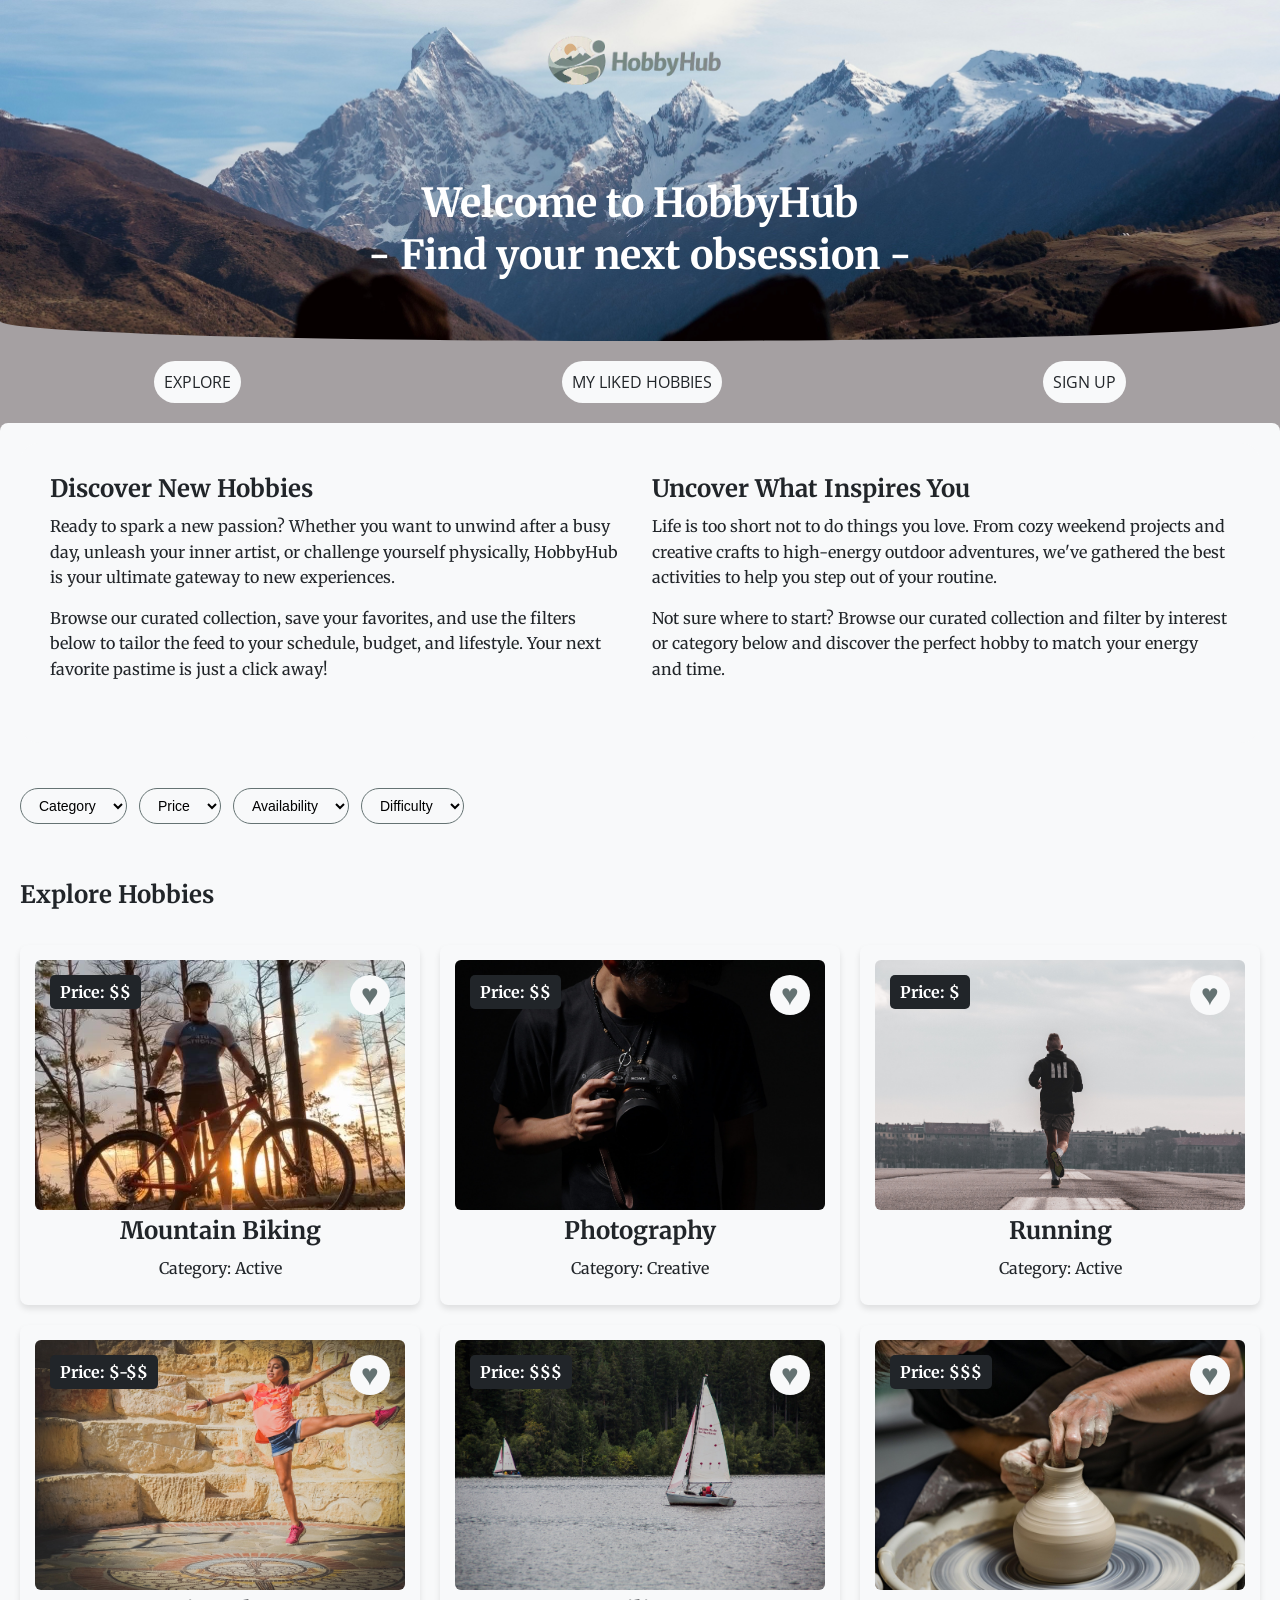
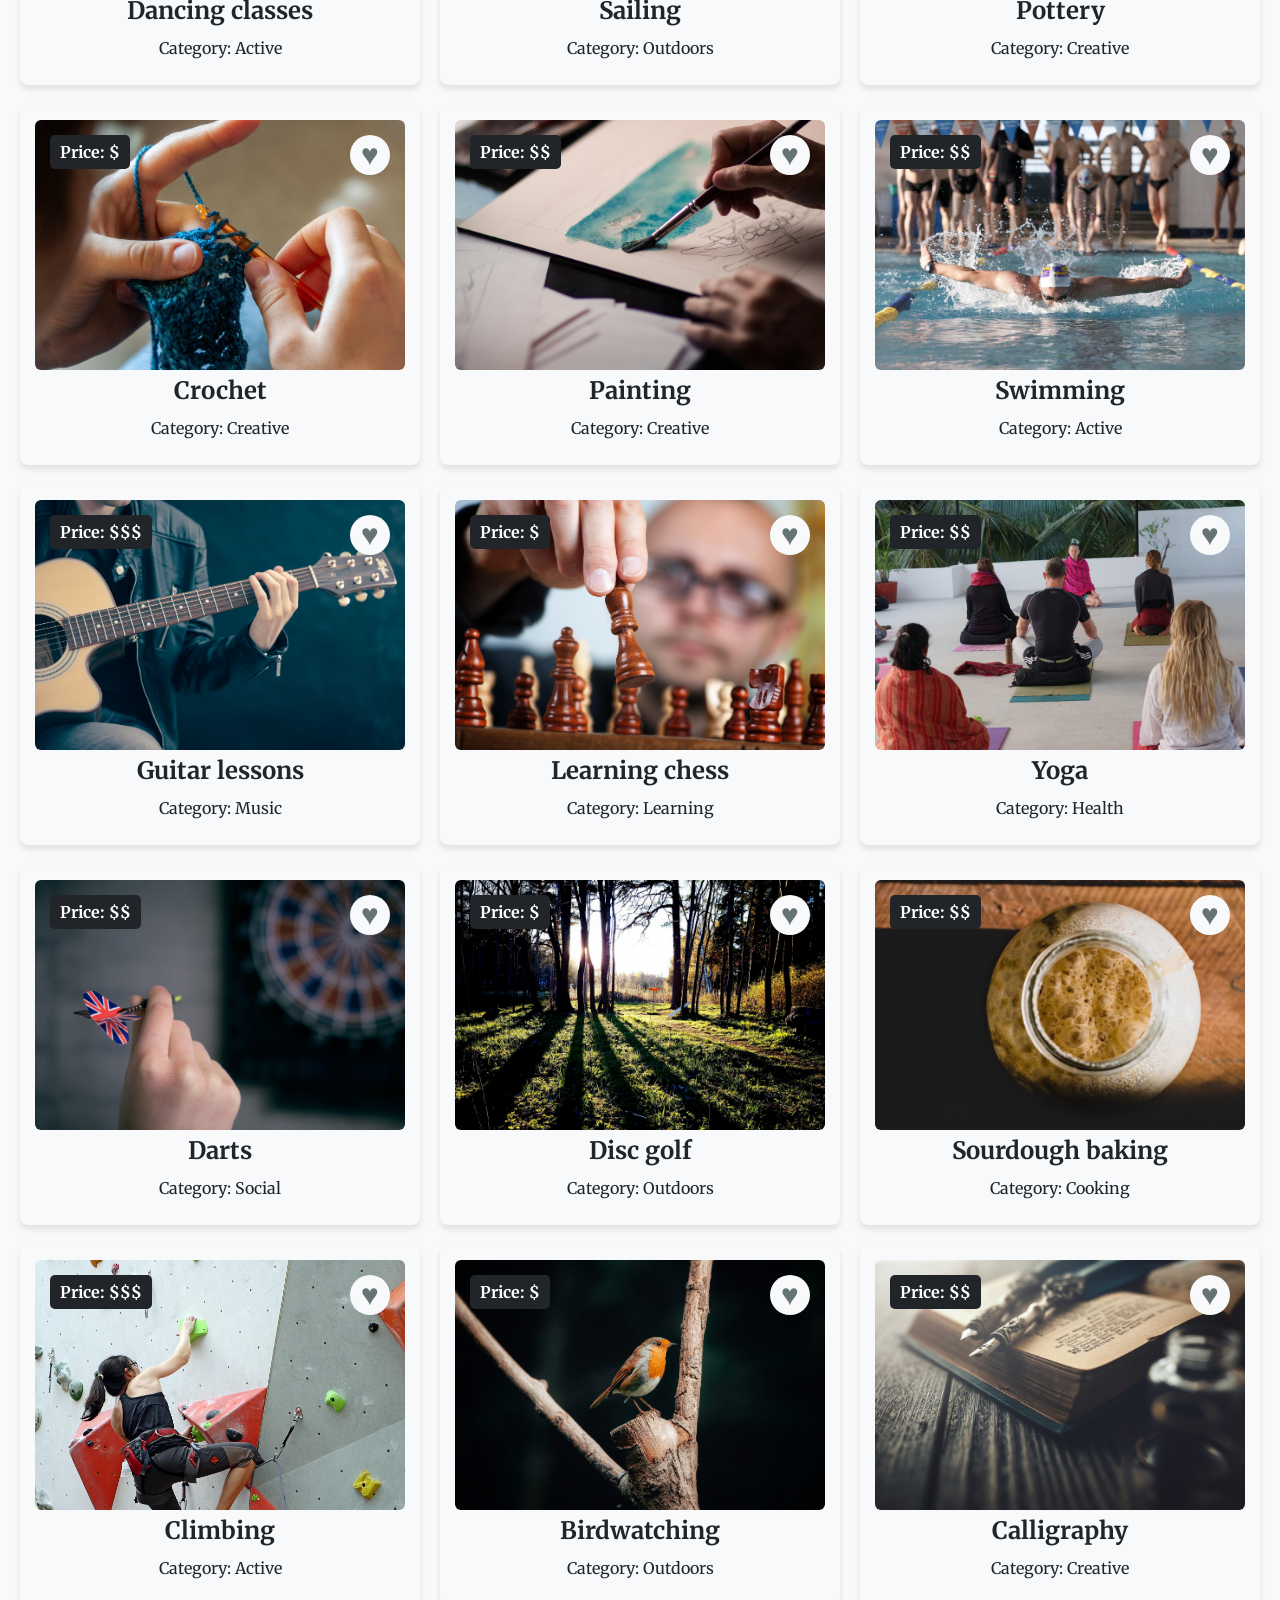
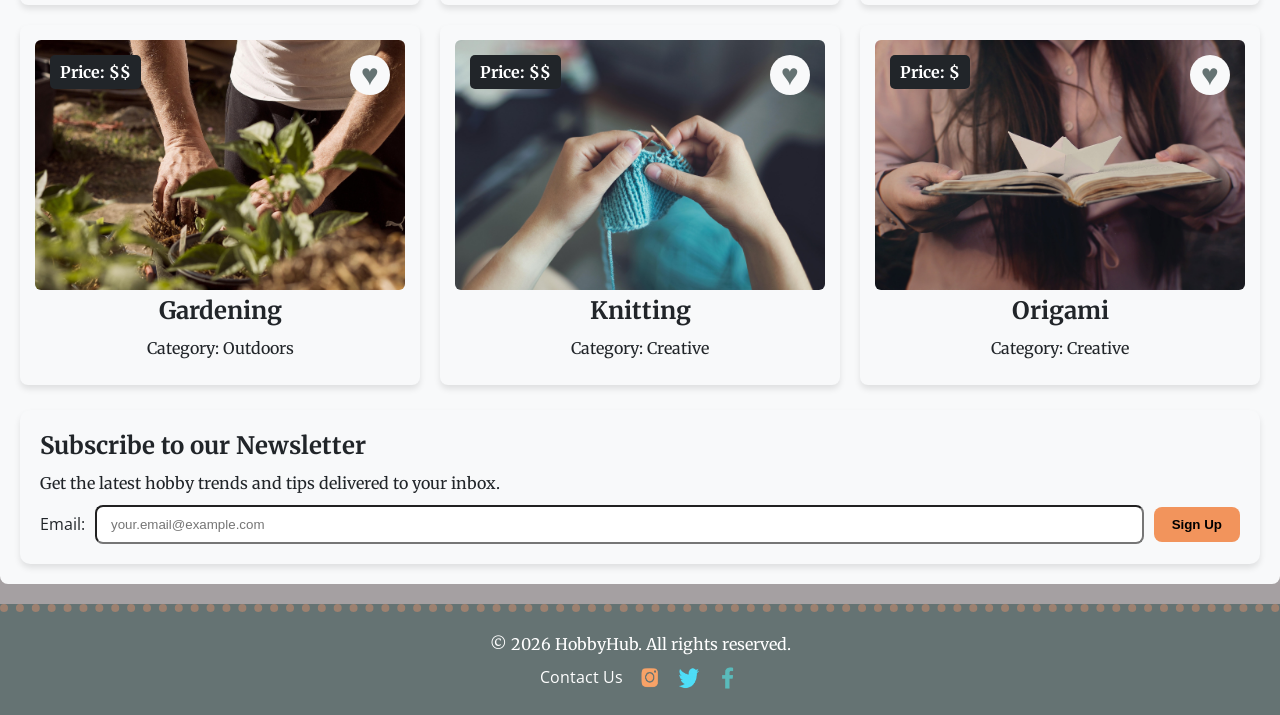
==== html/index.html @ 1c691873 "feat: add back-to-top button and move css-code to additional file" ====
<!doctype html>
<html lang="en">
  <head>
    <meta charset="UTF-8" />
    <title>HobbyHub - Find Your Next Obsession</title>
    <meta name="viewport" content="width=device-width, initial-scale=1.0" />
    <link rel="stylesheet" type="text/css" href="/css/style.css" />
    <link rel="stylesheet" type="text/css" href="/css/hobby-card.css" />
  </head>
  <body>
    <div class="grid-container">
      <!-- Header with logo and welcome message -->
      <header>
        <img id="logo" src="/img/logga2.png" alt="HobbyHub Logo" class="logo" />
        <h1>
          Welcome to HobbyHub <br />
          - Find your next obsession -
        </h1>
      </header>

      <!-- Navigation bar -->
      <nav class="main-nav">
        <a href="index.html">EXPLORE</a>
        <a href="liked-hobbies.html">MY LIKED HOBBIES</a>
        <a href="#signup">SIGN UP</a>
      </nav>

      <!-- Main content area -->
      <main>
        <section class="intro">
          <div class="intro-column">
            <h2>Discover New Hobbies</h2>
            <p>
              Ready to spark a new passion? Whether you want to unwind after a
              busy day, unleash your inner artist, or challenge yourself
              physically, HobbyHub is your ultimate gateway to new experiences.
            </p>
            <p>
              Browse our curated collection, save your favorites, and use the
              filters below to tailor the feed to your schedule, budget, and
              lifestyle. Your next favorite pastime is just a click away!
            </p>
          </div>

          <div class="intro-column">
            <h2>Uncover What Inspires You</h2>
            <p>
              Life is too short not to do things you love. From cozy weekend
              projects and creative crafts to high-energy outdoor adventures,
              we've gathered the best activities to help you step out of your
              routine.
            </p>
            <p>
              Not sure where to start? Browse our curated collection and filter
              by interest or category below and discover the perfect hobby to
              match your energy and time.
            </p>
          </div>
        </section>

        <!-- Filter / Sortering -->
        <div class="filters" aria-label="Filter hobbies">
          <select id="filter-category" name="category">
            <option value="">Category</option>
          </select>

          <select id="filter-price" name="price">
            <option value="">Price</option>
          </select>

          <select id="filter-availability" name="availability">
            <option value="">Availability</option>
          </select>

          <select id="filter-difficulty" name="difficulty">
            <option value="">Difficulty</option>
          </select>
        </div>

        <div>
          <h2>Explore Hobbies</h2>
        </div>
        <section class="hobby-section" id="hobby-section">
          <!-- managed with grid in CSS -->
        </section>

        <section class="newsletter" id="signup">
          <h2>Subscribe to our Newsletter</h2>
          <p>Get the latest hobby trends and tips delivered to your inbox.</p>
          <form id="newsletter-form">
            <!--lable? med id()for="email"-->
            <label for="email">Email:</label>
            <input
              type="email"
              id="email"
              placeholder="your.email@example.com"
              required
            />
            <!--input eller button?-->
            <button id="newsletter-button" type="submit" value="Sign Up">
              Sign Up
            </button>
          </form>
        </section>
      </main>

      <!-- Footer content, logos for instagram, twitter, facebook -->
      <footer>
        <p>&copy; 2026 HobbyHub. All rights reserved.</p>
        <div class="social-media">
          <!-- Social media icons would be linked to their respective platforms -->
          <!-- add mailto link  "contact us"-->
          <a href="mailto:info@hobbyhub.com">Contact Us</a>
          <a href="#"><img src="/img/insta.png" alt="Instagram" /></a>
          <a href="#"><img src="/img/twitter.png" alt="Twitter" /></a>
          <a href="#"><img src="/img/fb.png" alt="Facebook" /></a>
        </div>
      </footer>
    </div>
    <button
      id="backToTopBtn"
      class="back-to-top"
      aria-label="Back to top"
    >
      ↑
    </button>
    <script src="/script.js"></script>
  </body>
</html>
---- css/style.css ----
@import url("https://fonts.googleapis.com/css?family=Merriweather|Open+Sans&display=swap");
/* Define CSS variables for consistent theming of colors */
:root {
  --cyan: #5df2f3;
  --orange: #f2945c;
  --teal: #70b3b3;
  --taupe: #9d8170;
  --dark-slate: #657373;
  --bg-light: #f8f9fa;
  --bg-medium: #a5a0a2;

  --bg-dark: #343a40;
  --text-dark: #212529;
  --text-light: #ffffff;
}


/* Mobile first, base styles */
body {
  background-color: var(--bg-medium);
  color: var(--text-dark);
  margin: 0;
  font-family: "Open Sans", sans-serif; /*If font is available, otherwise use sans-serif */
}

h1, h2, h3, p {
  font-family: "Merriweather", serif; /* All selected text elements use this font */
  margin: 0 0 10px 0;
}

h1 {
  font-size: 40px;
  line-height: 130%;
  color: var(--text-light);
}

p {
  font-size: 16px;
  line-height: 1.5;
}

.empty-message {
  text-align: center;
  padding: 20px;
  background-color: var(--bg-light);
  border-radius: 10px;
  box-shadow: 0 4px 6px rgba(0, 0, 0, 0.1);
  margin: 20px 0;
  text-align: center;
}

.empty-message a {
  color: var(--orange);
  text-decoration: none;
  font-weight: bold;
}

.empty-message a:hover {
  text-decoration: underline;
}


/* Grid layout for the entire page */
.grid-container {
  display: grid;
  grid-template-columns: 1fr;
  /*grid-template-rows: auto auto auto 5px;  Define the rows for header, navigation, main content, and footer. 
  Auto = adjust size after the content  */
  grid-template-areas:
    "header"
    "navigation"
    "main-content"
    "footer";
  grid-gap: 20px;
  max-width: auto;
  margin: 0 auto;
}

header {
  grid-area: header;
  text-align: center;
  background-image: url("/img/mountains.jpg");
  background-size: cover;
  
  padding: 30px 20px 50px 20px;
  border-bottom-left-radius: 50% 20px;
  border-bottom-right-radius: 50% 20px;
}

#logo {
max-width: 100%;
  width: 320px;
  height: auto;
}

/* Navigation bar */
.main-nav {
  grid-area: navigation;
  display: flex;
  flex-direction: column; /* Menu for mobile */
  gap: 12px;
  justify-content: center;
  align-items: center;
}

.main-nav a {
  padding: 10px;
  text-align: center;
  text-decoration: none;
  text-transform: uppercase;
  color: var(--text-dark);
  border-radius: 25px;
  background-color: var(--bg-light);
}
.main-nav a:hover {
  text-decoration: underline;
  transform: scale(1.05);
}

/* Main content area */
main {
  grid-area: main-content;
  display: flex;
  flex-direction: column;
  grid-gap: 25px;
  background-color: var(--bg-light);
  padding: 20px;
  border-radius: 8px;
}

.intro {
  display: flex;
  flex-direction: column;
  gap: 20px;
  background-color: var(--bg-light);
  padding: 30px;
  border-radius: 20px;
  
}

.intro p {
  margin-bottom: 15px;
  line-height: 1.6;
}
.intro p:last-child {
  margin-bottom: 30px; /* Add extra space after the last paragraph */
}

.filters {
  display: flex;
  gap: 12px;
  margin: 20px 0 30px 0;
}

.filters select {
  padding: 8px 14px;
  border-radius: 20px;
  border: 1px solid var(--dark-slate);
  background-color: var(--bg-light);
  font-size: 14px;
  cursor: pointer;
}

.filters select:hover {
  border-color: var(--cyan);
}

/* Hobby cards grid layout */
.hobby-section {
  display: grid;
  grid-template-columns: 1fr; /*repeat(auto-fit, minmax(200px, 1fr));  Automatically adjust the number of columns based on available space */
  gap: 20px;
}

/* Newsletter section */
.newsletter {
  background-color: var(--bg-light);
  padding: 20px;
  border-radius: 10px;
  box-shadow: 0 4px 6px rgba(0, 0, 0, 0.1);
}

#newsletter-form {
  display: grid;
  grid-template-columns: 1fr;
  gap: 10px;
  align-items: center;
}

#newsletter-form input[type="email"] {
  padding: 10px 14px;
  border-radius: 8px;
}

#newsletter-button {
background-color: var(--orange);
  font-weight: bold;
  padding: 10px 18px;
  border-radius: 8px;
  border: none;
  cursor: pointer;

}
#newsletter-button:hover {
  transform: scale(0.95);
  background-color: var(--teal);
  color: var(--text-light);
  box-shadow: 0 6px 15px rgba(93, 242, 243, 0.4);
}


footer {
  grid-area: footer;
  text-align: center;
  padding: 20px;
  background-color: var(--dark-slate);
  color: var(--text-light);
  border-top: 8px dotted var(--taupe);
}

footer p {
  color: var(--text-light);
}

footer a {
  color: var(--text-light);
  text-decoration: none;
}

footer a:hover {
  text-decoration: underline;
}

.social-media {
  display: flex;
  justify-content: center;
  gap: 15px;
}

.social-media img {
  width: 24px;
  height: 24px;
}

.back-to-top {
  position: fixed;
  bottom: 30px;
  right: 30px;
  width: 50px;
  height: 50px;
  border-radius: 50%;
  background: var(--orange);
  color: var(--text-light);
  border: none;
  font: bold 24px sans-serif;
  cursor: pointer;
  box-shadow: 0 4px 10px #0003;
  z-index: 1000;
  
  opacity: 0;
  pointer-events: none; /* Gör att den inte går att klicka på när den är osynlig */
  transition: all 0.3s ease;
}

.back-to-top.show {
  opacity: 1;
  pointer-events: auto; /* Aktiverar klick igen när den syns */
}

.back-to-top:hover {
  transform: scale(1.1);
  background-color: var(--teal);
}

/* Media Queries for Responsive Design Tablet & Desktop */

/* TABLET (768px and up) */
@media screen and (min-width: 768px) and (max-width: 1023px) {
    h1{
        font-size: 30px;
    }
    p{
        font-size: 14px;
    }
    a{
        font-size:  15px;
    }
  
  .main-nav {
    flex-direction: row;
    justify-content: space-around;/* create space around items in nav-bar*/
  }

  .intro {
    flex-direction: row; /* Change intro section to row layout on tablet */
    gap: 30px;
  }

  .hobby-section {
    grid-template-columns: repeat(2, 1fr); /* Tablet: 2 kolumner, repeat() istället för att upprepa 1fr manuellt*/
  }

  #newsletter-form {
    grid-template-columns: auto 1fr auto; /* Sign up form layout, button goes to the right */
  }
}

/* DESKTOP (1024px and up) */
@media screen and (min-width: 1024px) {

.main-nav {
    flex-direction: row;
    justify-content: space-around;
  }

  .intro {
    flex-direction: row; /* Change intro section to row layout on desktop */
    gap: 30px;
  }

  .like-btn {
    width: 50px;
    height: 50px;
  }

  .hobby-section {
    grid-template-columns: repeat(3, 1fr); /* Desktop: 3 columns */
  }

  #newsletter-form {
    grid-template-columns: auto 1fr auto; 
  }
}
---- css/hobby-card.css ----
@import url("https://fonts.googleapis.com/css?family=Merriweather|Open+Sans&display=swap");
/* Define CSS variables for consistent theming of colors */
:root {
  --cyan: #5df2f3;
  --orange: #f2945c;
  --teal: #70b3b3;
  --taupe: #9d8170;
  --dark-slate: #657373;
  --bg-light: #f8f9fa;
  --bg-medium: #a5a0a2;

  --bg-dark: #343a40;
  --text-dark: #212529;
  --text-light: #ffffff;
}

.hobby-card {
  background-color: var(--bg-light);
  border-radius: 8px;
  padding: 15px;
  text-align: center;
  box-shadow: 0 4px 6px rgba(0, 0, 0, 0.1);
  position: relative;
}
.hobby-card-link { 
  text-decoration: none; color: inherit; 
}

.hobby-card:hover {
  transform: scale(1.02);
  box-shadow: 0 6px 12px rgba(0, 0, 0, 0.15);
}

.hobby-card img {
  width: 100%;
  height: 250px;
  object-fit: cover;
  border-radius: 6px;
}

.like-btn {
  position: absolute;
  top: 30px;
  right: 30px;
  width: 40px;
  height: 40px;
  border-radius: 50%;
  border: none;
  background: var(--bg-light);
  font-size: 30px;
  color: var(--dark-slate);
  cursor: pointer;
}

.like-btn:hover {
  transform: scale(1.2) rotate(5deg); /* Slightly enlarge the button and rotate on hover*/
}

.like-btn.liked {
  color: #e74c3c; /* Change color when liked, this will work when js is implemented */
}

.price {
  position: absolute;
  top: 30px;
  left: 30px;
  background-color: var(--text-dark);
  color: var(--text-light);
  padding: 5px 10px;
  border-radius: 5px;
  font-weight: bold;
}
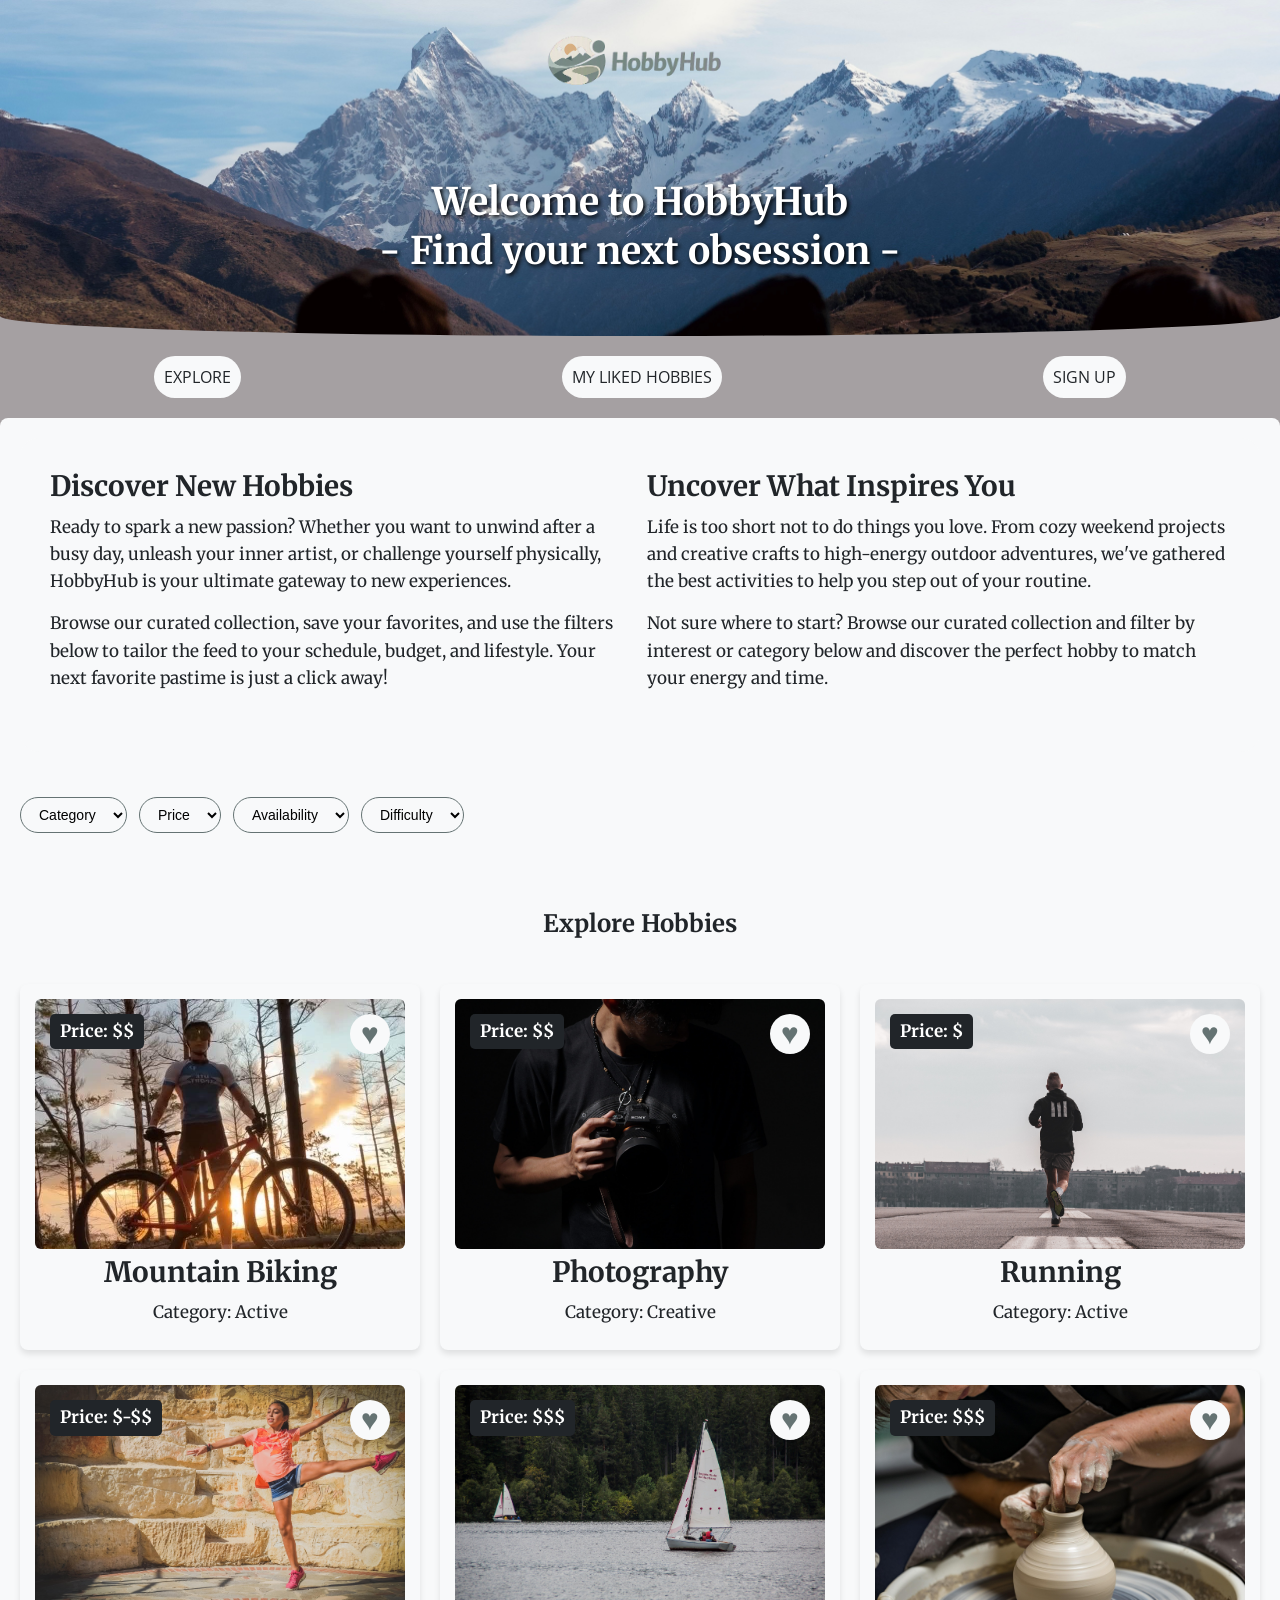
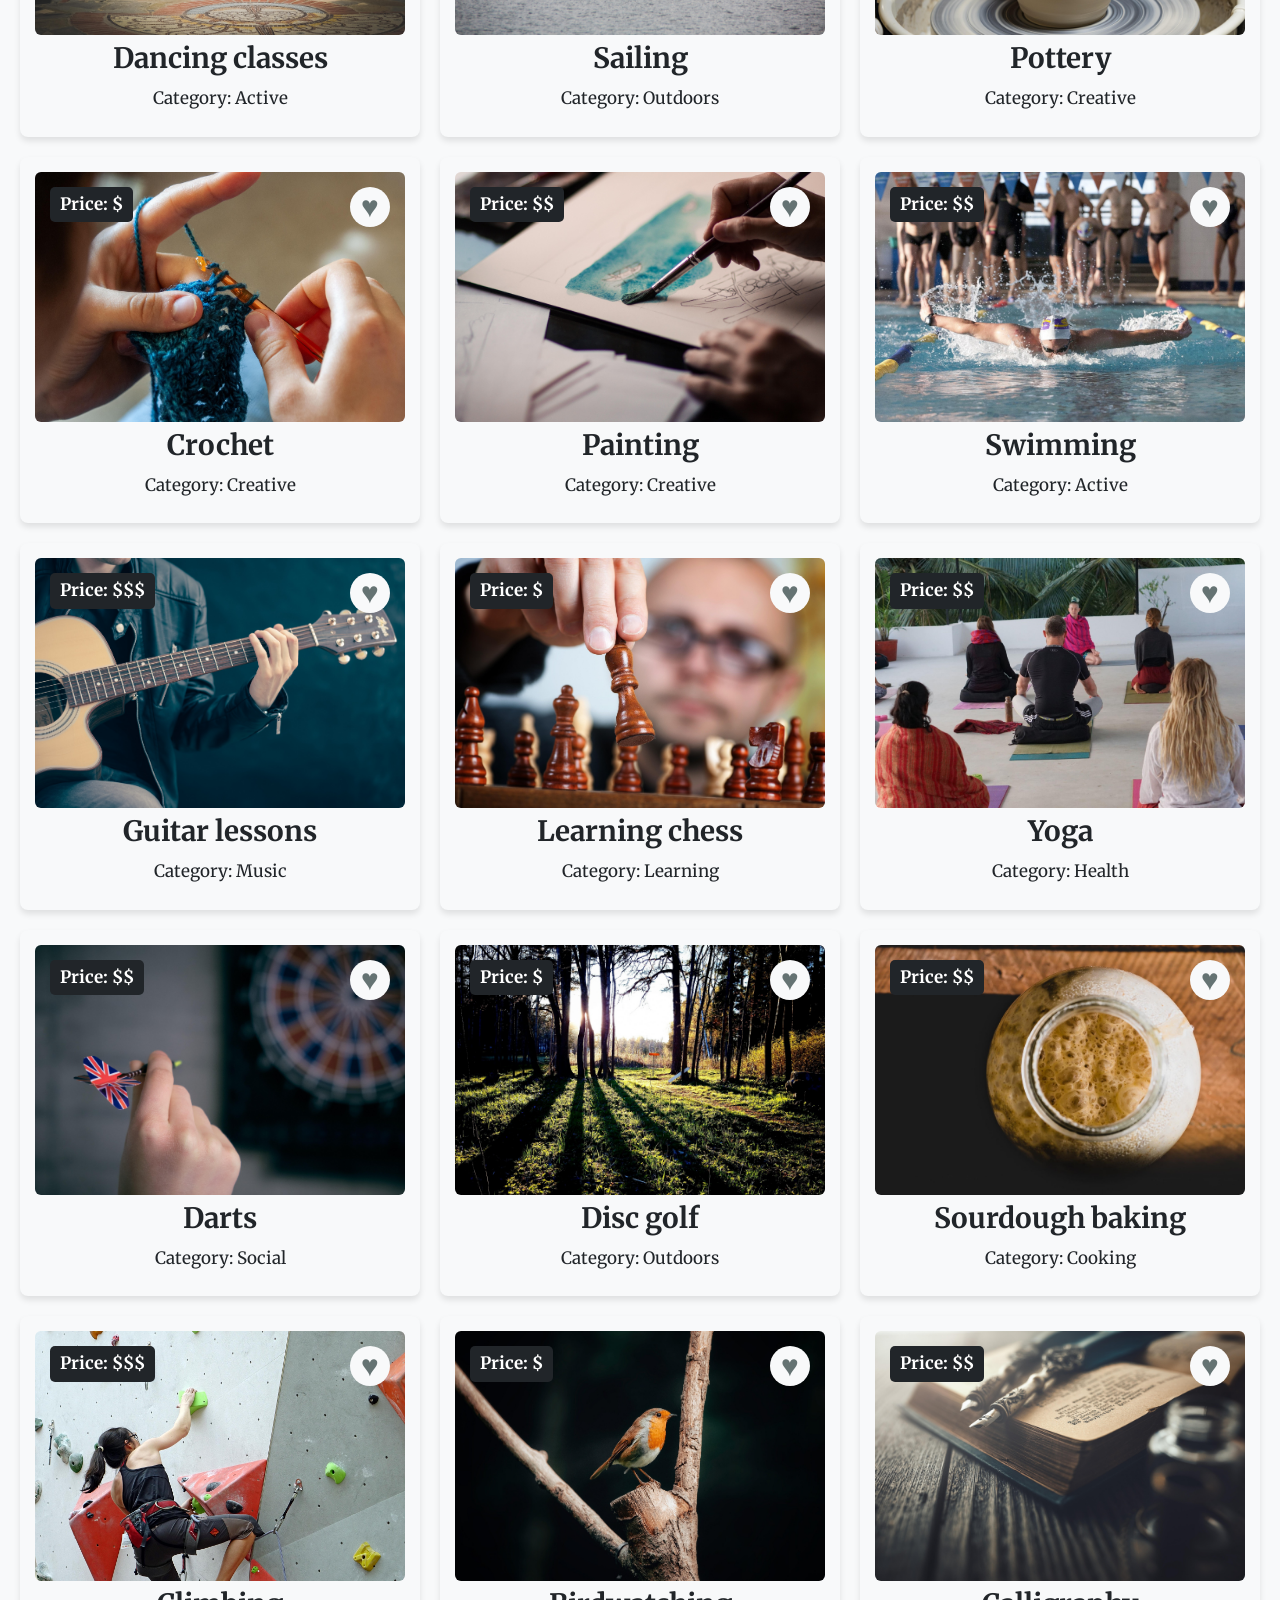
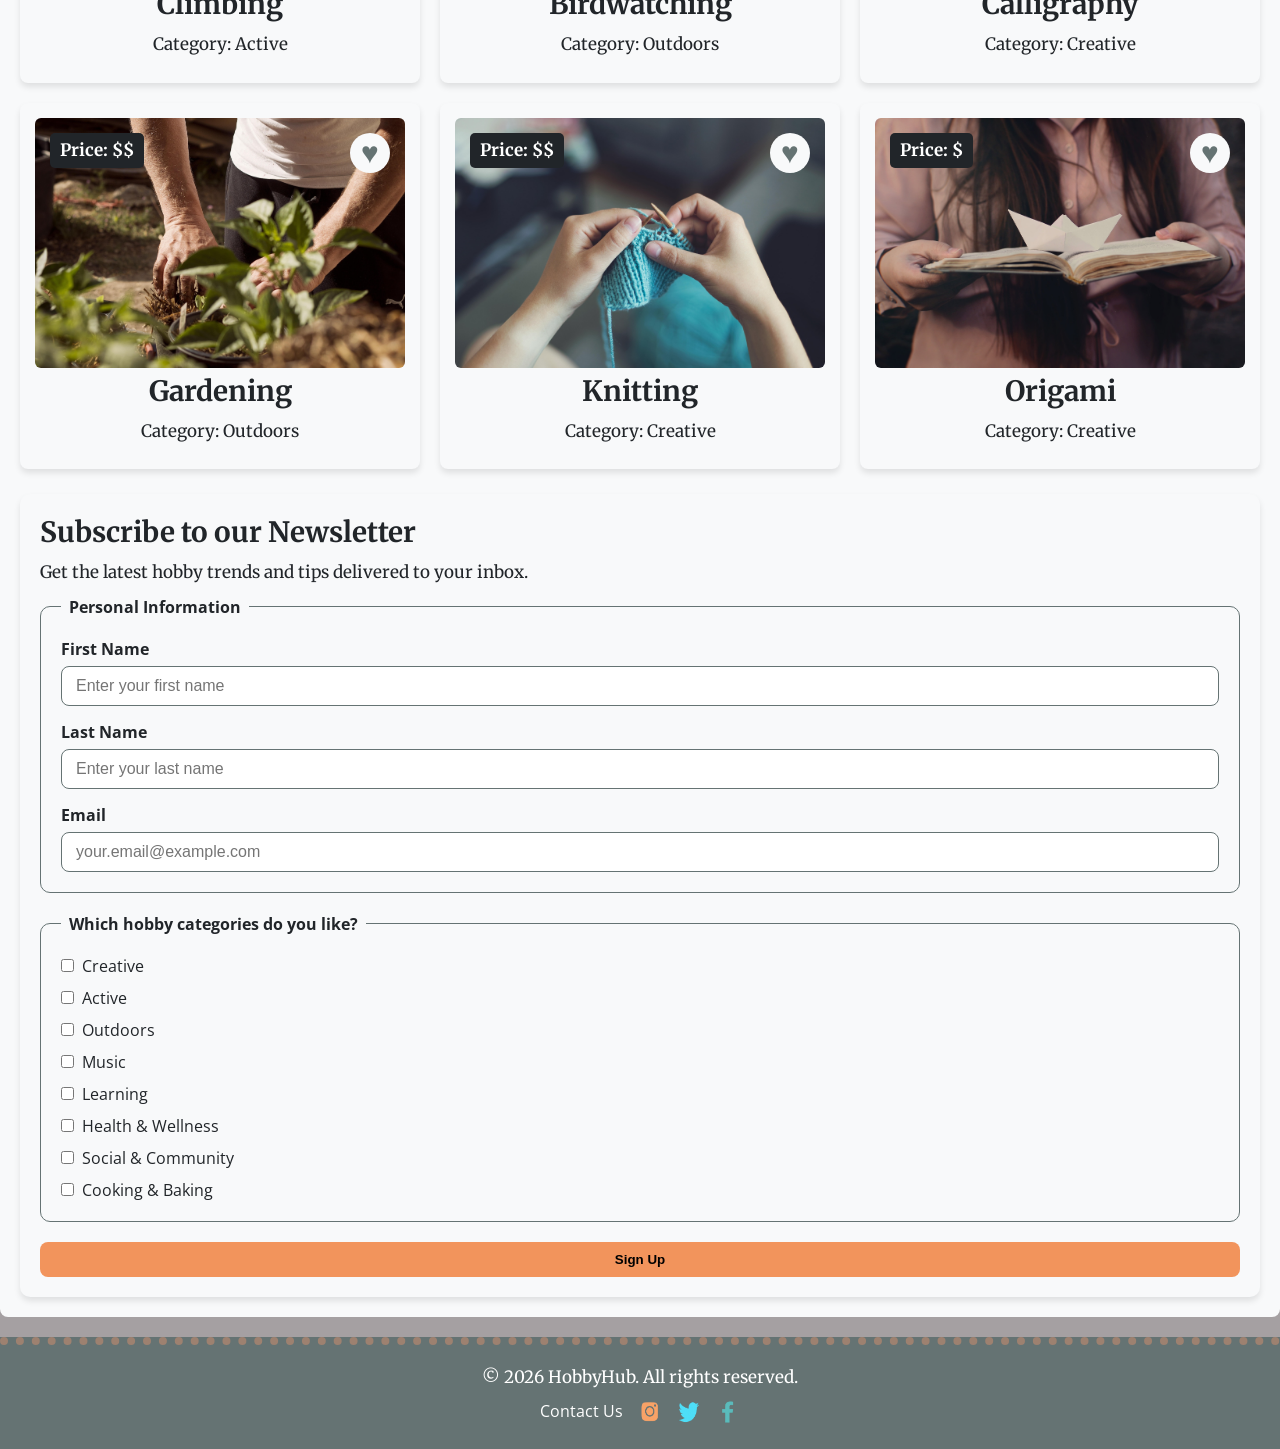
==== commit 53c4361a: "feat: enhance newsletter form with first and last name inputs and update validation" ====
--- a/html/index.html
+++ b/html/index.html
@@ -77,9 +77,8 @@
           </select>
         </div>
 
-        <div>
-          <h2>Explore Hobbies</h2>
-        </div>
+        <h2 id="explore-hobbies">Explore Hobbies</h2>
+
         <section class="hobby-section" id="hobby-section">
           <!-- managed with grid in CSS -->
         </section>
@@ -87,19 +86,92 @@
         <section class="newsletter" id="signup">
           <h2>Subscribe to our Newsletter</h2>
           <p>Get the latest hobby trends and tips delivered to your inbox.</p>
+
           <form id="newsletter-form">
-            <!--lable? med id()for="email"-->
-            <label for="email">Email:</label>
-            <input
-              type="email"
-              id="email"
-              placeholder="your.email@example.com"
-              required
-            />
-            <!--input eller button?-->
-            <button id="newsletter-button" type="submit" value="Sign Up">
-              Sign Up
-            </button>
+            <fieldset>
+              <legend>Personal Information</legend>
+
+              <div class="form-field">
+                <label for="fname">First Name</label>
+                <input
+                  type="text"
+                  id="fname"
+                  name="first-name"
+                  placeholder="Enter your first name"
+                  required
+                />
+              </div>
+
+              <div class="form-field">
+                <label for="lname">Last Name</label>
+                <input
+                  type="text"
+                  id="lname"
+                  name="last-name"
+                  placeholder="Enter your last name"
+                  required
+                />
+              </div>
+
+              <div class="form-field">
+                <label for="email">Email</label>
+                <input
+                  type="email"
+                  id="email"
+                  name="email"
+                  placeholder="your.email@example.com"
+                  required
+                />
+              </div>
+            </fieldset>
+
+            <fieldset>
+              <legend>Which hobby categories do you like?</legend>
+
+              <div class="checkbox-group">
+                <label>
+                  <input type="checkbox" name="interests" value="creative" />
+                  Creative
+                </label>
+
+                <label>
+                  <input type="checkbox" name="interests" value="active" />
+                  Active
+                </label>
+
+                <label>
+                  <input type="checkbox" name="interests" value="outdoors" />
+                  Outdoors
+                </label>
+
+                <label>
+                  <input type="checkbox" name="interests" value="music" />
+                  Music
+                </label>
+
+                <label>
+                  <input type="checkbox" name="interests" value="learning" />
+                  Learning
+                </label>
+
+                <label>
+                  <input type="checkbox" name="interests" value="health" />
+                  Health & Wellness
+                </label>
+
+                <label>
+                  <input type="checkbox" name="interests" value="social" />
+                  Social & Community
+                </label>
+
+                <label>
+                  <input type="checkbox" name="interests" value="cooking" />
+                  Cooking & Baking
+                </label>
+              </div>
+            </fieldset>
+
+            <button id="newsletter-button" type="submit">Sign Up</button>
           </form>
         </section>
       </main>
@@ -117,11 +189,7 @@
         </div>
       </footer>
     </div>
-    <button
-      id="backToTopBtn"
-      class="back-to-top"
-      aria-label="Back to top"
-    >
+    <button id="backToTopBtn" class="back-to-top" aria-label="Back to top">
       ↑
     </button>
     <script src="/script.js"></script>
--- a/css/style.css
+++ b/css/style.css
@@ -29,9 +29,18 @@
 }
 
 h1 {
-  font-size: 40px;
+  font-size: 26px;
   line-height: 130%;
   color: var(--text-light);
+  text-shadow: 2px 2px 4px rgba(0, 0, 0, 1.4);
+}
+
+#explore-hobbies {
+  text-align: center;
+  margin: 20px 0;
+  font-size: 24px;
+  color: var(--text-dark);
+  /*fix text*/
 }
 
 p {
@@ -181,15 +190,22 @@
 }
 
 #newsletter-form {
-  display: grid;
-  grid-template-columns: 1fr;
-  gap: 10px;
-  align-items: center;
-}
-
+  display: flex;
+  flex-direction: column;
+  gap: 20px;
+}
+
+#newsletter-form input[type="text"],
 #newsletter-form input[type="email"] {
   padding: 10px 14px;
   border-radius: 8px;
+  border: 1px solid var(--dark-slate);
+  font-size: 16px;
+}
+
+.checkbox-group input[type="checkbox"] {
+  width: auto;
+  margin: 0;
 }
 
 #newsletter-button {
@@ -201,11 +217,56 @@
   cursor: pointer;
 
 }
+
 #newsletter-button:hover {
   transform: scale(0.95);
   background-color: var(--teal);
   color: var(--text-light);
   box-shadow: 0 6px 15px rgba(93, 242, 243, 0.4);
+}
+
+fieldset {
+  border: 1px solid var(--dark-slate);
+  border-radius: 10px;
+  padding: 20px;
+  margin: 0;
+}
+
+legend {
+  font-weight: bold;
+  padding: 0 8px;
+}
+
+.form-field {
+  display: flex;
+  flex-direction: column;
+  gap: 6px;
+  margin-bottom: 15px;
+}
+
+.form-field:last-child {
+  margin-bottom: 0;
+}
+
+.form-field label {
+  font-weight: bold;
+}
+
+.checkbox-group {
+  display: grid;
+  grid-template-columns: 1fr;
+  gap: 10px;
+}
+
+.checkbox-group label {
+  display: flex;
+  align-items: center;
+  gap: 8px;
+  cursor: pointer;
+}
+
+.checkbox-group input {
+  width: auto;
 }
 
 
@@ -277,10 +338,13 @@
 /* TABLET (768px and up) */
 @media screen and (min-width: 768px) and (max-width: 1023px) {
     h1{
-        font-size: 30px;
+        font-size: 32px;
+    }
+    h2{
+        font-size: 24px;
     }
     p{
-        font-size: 14px;
+        font-size: 16px;
     }
     a{
         font-size:  15px;
@@ -301,12 +365,24 @@
   }
 
   #newsletter-form {
-    grid-template-columns: auto 1fr auto; /* Sign up form layout, button goes to the right */
+    grid-template-rows: 1fr 1fr 1fr; /* Sign up form layout, button goes to the right */
   }
 }
 
 /* DESKTOP (1024px and up) */
 @media screen and (min-width: 1024px) {
+
+  h1 {
+    font-size: 38px;
+  }
+
+  h2 {
+    font-size: 28px;
+  }
+
+  p {
+    font-size: 17px;
+  }
 
 .main-nav {
     flex-direction: row;
@@ -330,4 +406,5 @@
   #newsletter-form {
     grid-template-columns: auto 1fr auto; 
   }
-}
+  
+}
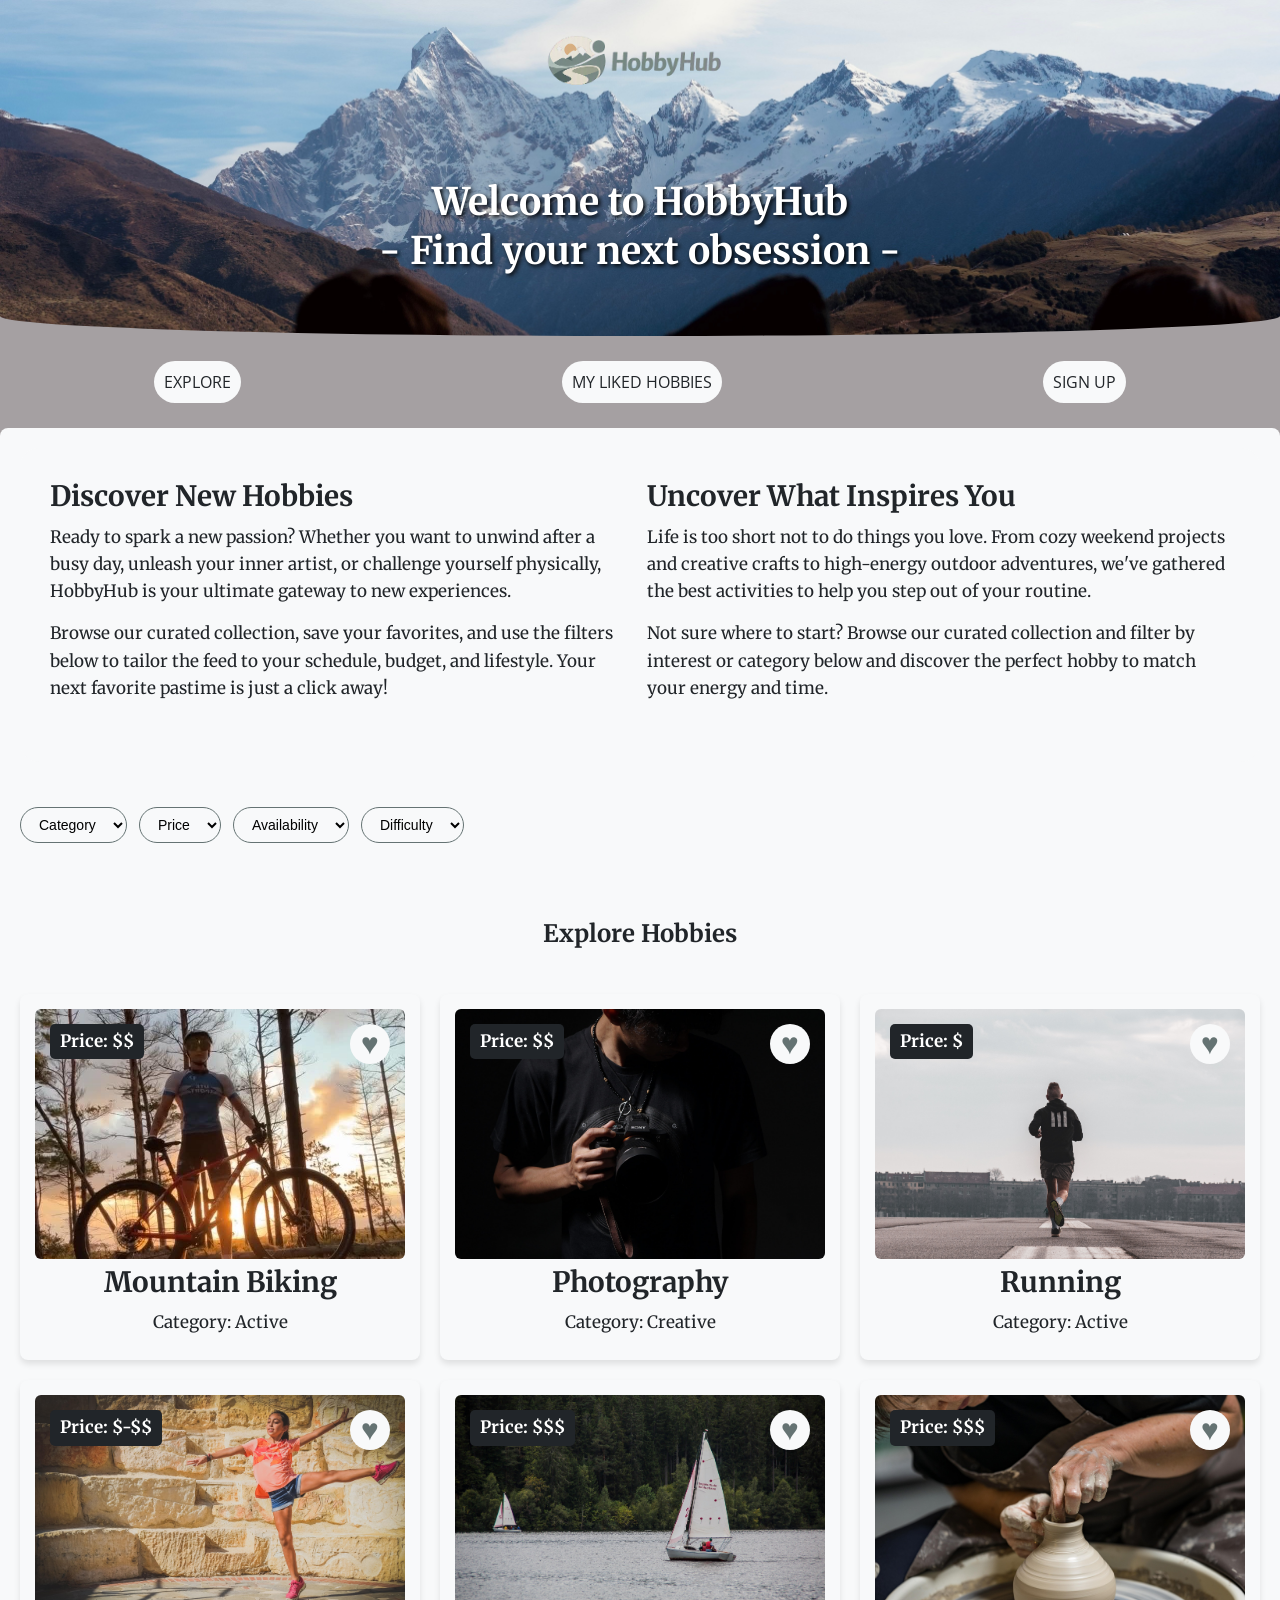
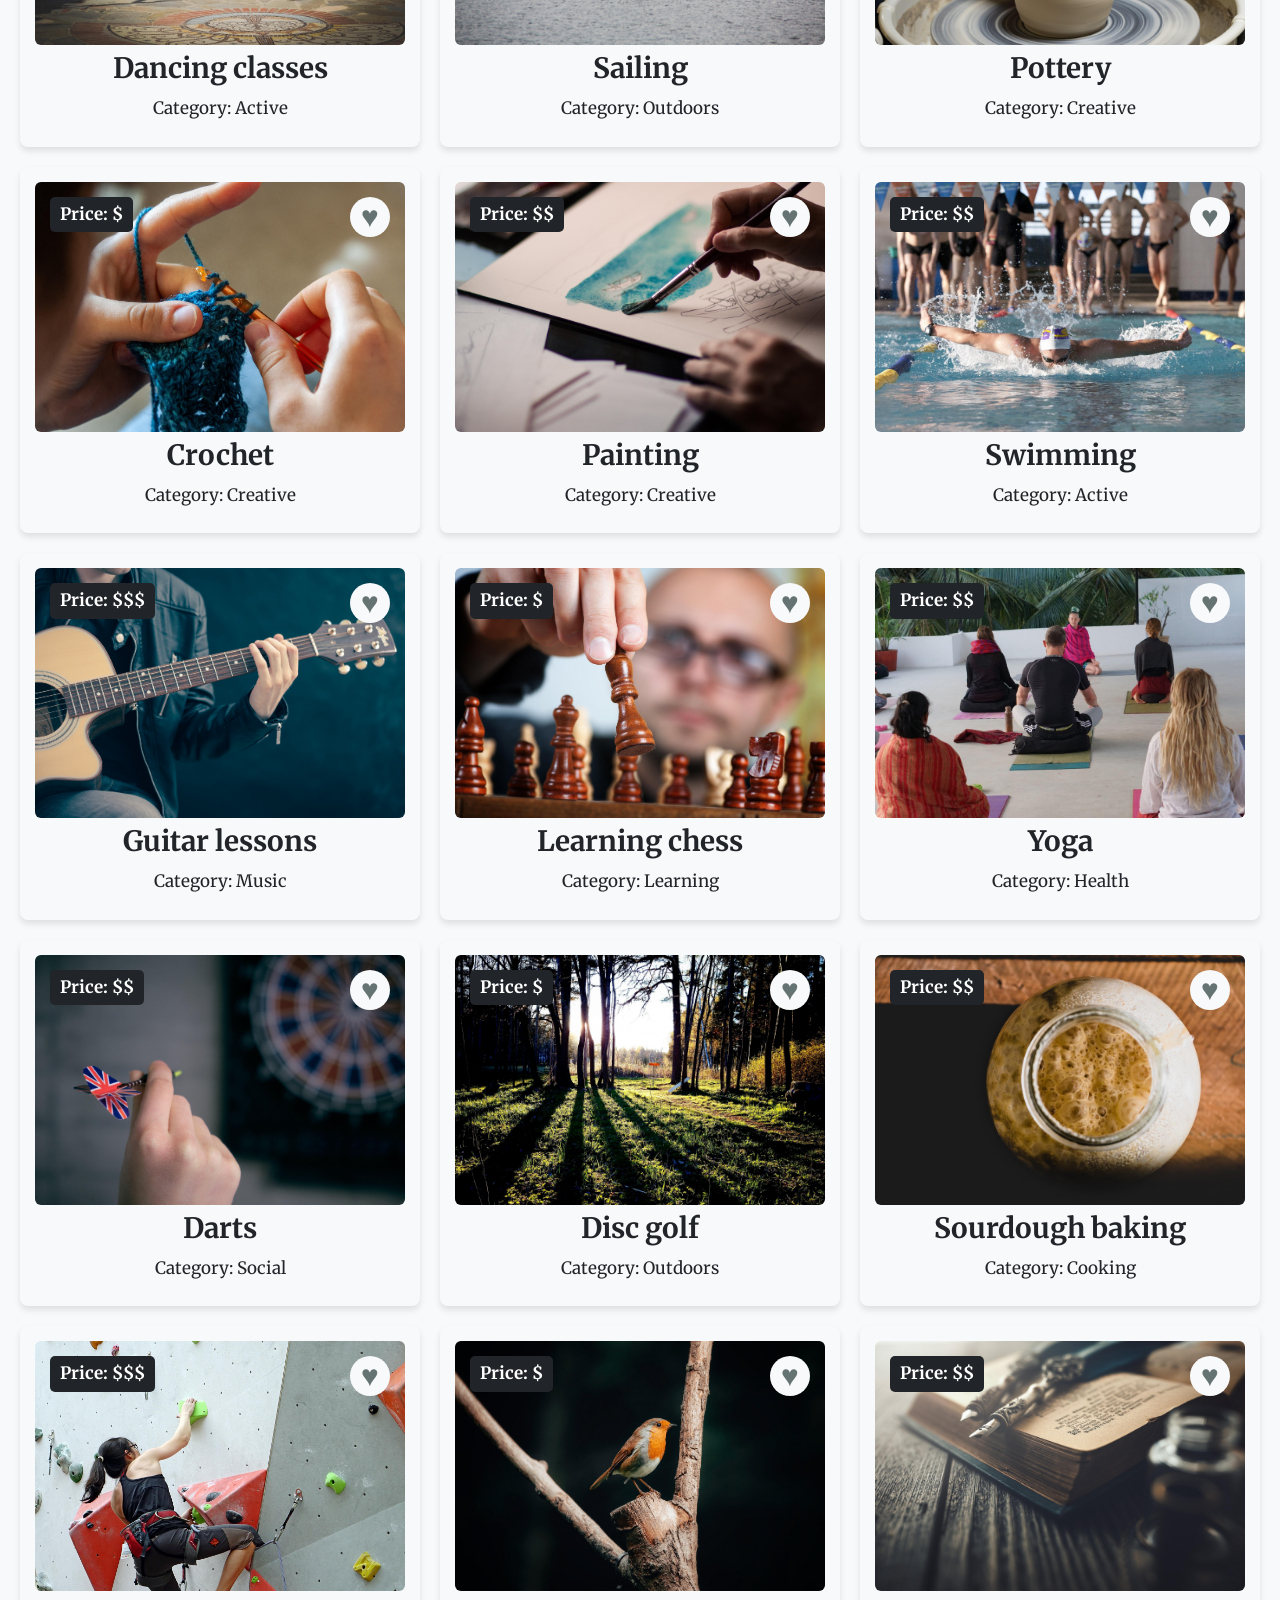
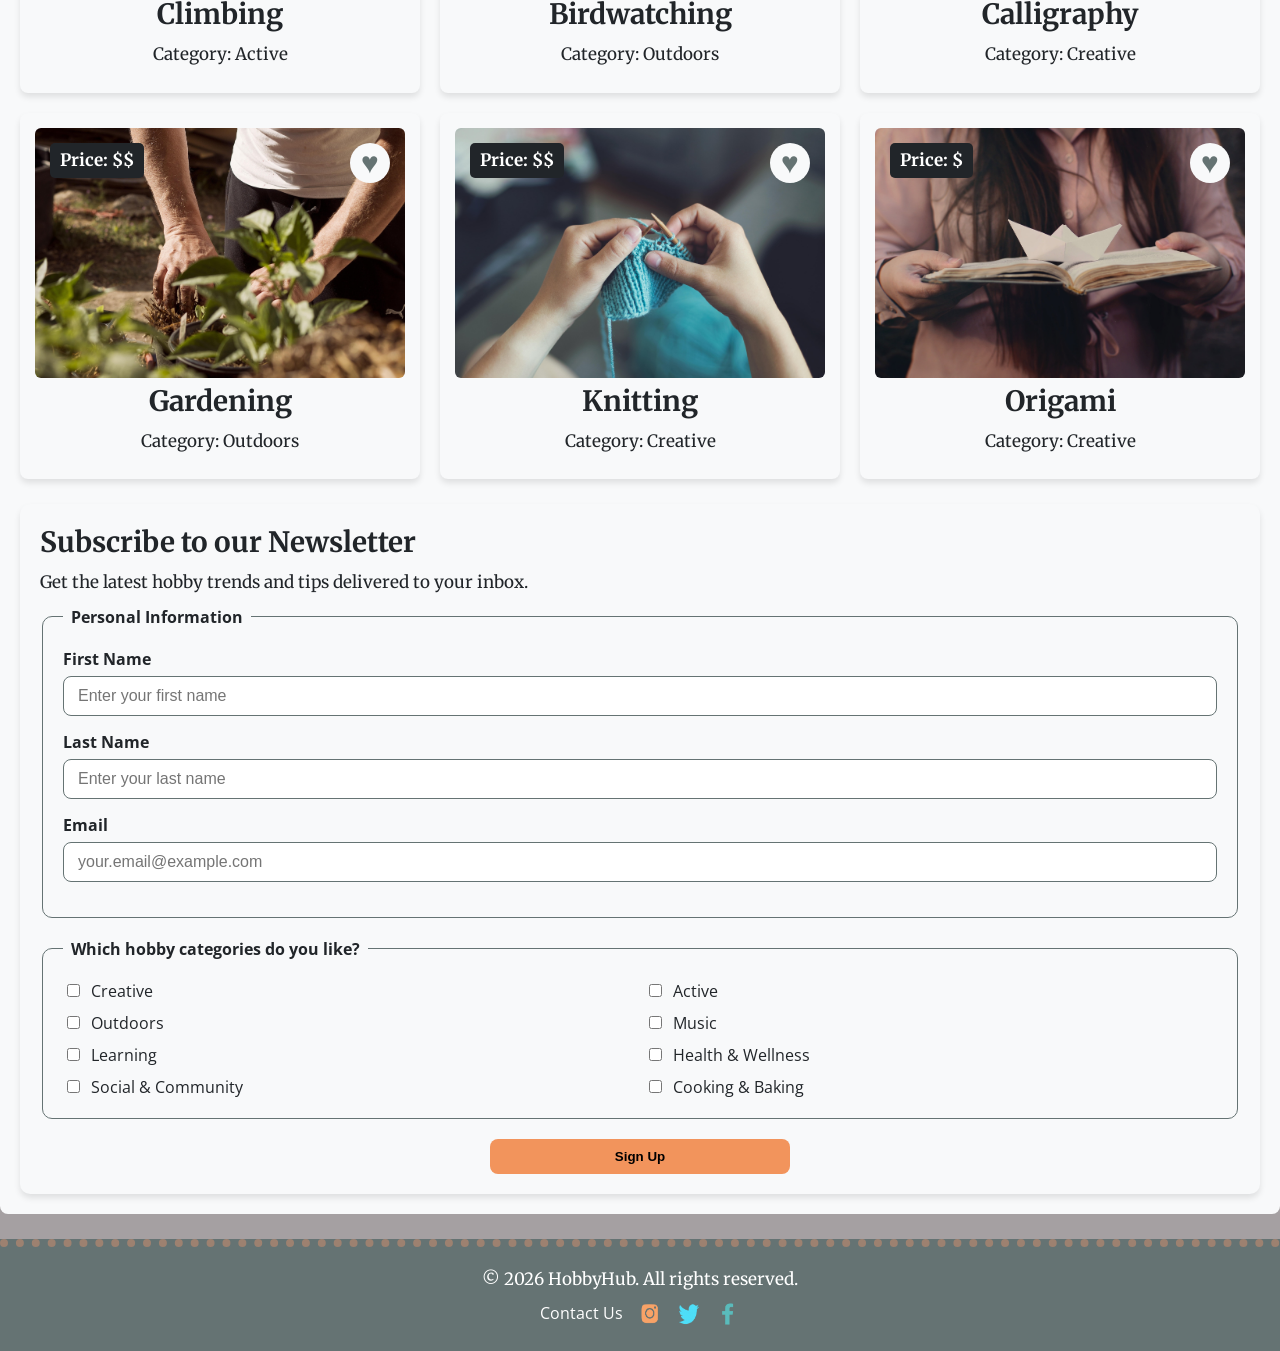
==== commit 63b60dea: "feat: add category filters to hobby selection and refactor hobby card creation" ====
--- a/html/index.html
+++ b/html/index.html
@@ -62,6 +62,9 @@
         <div class="filters" aria-label="Filter hobbies">
           <select id="filter-category" name="category">
             <option value="">Category</option>
+            <option value="creative">Creative</option>
+            <option value="outdoor">Outdoor</option>
+            
           </select>
 
           <select id="filter-price" name="price">
--- a/css/style.css
+++ b/css/style.css
@@ -1,5 +1,5 @@
 @import url("https://fonts.googleapis.com/css?family=Merriweather|Open+Sans&display=swap");
-/* Define CSS variables for consistent theming of colors */
+
 :root {
   --cyan: #5df2f3;
   --orange: #f2945c;
@@ -13,7 +13,6 @@
   --text-dark: #212529;
   --text-light: #ffffff;
 }
-
 
 /* Mobile first, base styles */
 body {
@@ -80,8 +79,7 @@
     "navigation"
     "main-content"
     "footer";
-  grid-gap: 20px;
-  max-width: auto;
+  grid-gap: 25px;
   margin: 0 auto;
 }
 
@@ -90,7 +88,6 @@
   text-align: center;
   background-image: url("/img/mountains.jpg");
   background-size: cover;
-  
   padding: 30px 20px 50px 20px;
   border-bottom-left-radius: 50% 20px;
   border-bottom-right-radius: 50% 20px;
@@ -195,22 +192,51 @@
   gap: 20px;
 }
 
-#newsletter-form input[type="text"],
-#newsletter-form input[type="email"] {
+fieldset {
+  border: 1px solid var(--dark-slate);
+  border-radius: 10px;
+  padding: 20px;
+}
+
+legend {
+  font-weight: bold;
+  padding: 0 8px;
+}
+
+.form-field {
+  display: flex;
+  flex-direction: column;
+  gap: 6px;
+  margin-bottom: 15px;
+}
+
+.form-field label {
+  font-weight: bold;
+}
+
+.form-field input {
   padding: 10px 14px;
   border-radius: 8px;
   border: 1px solid var(--dark-slate);
   font-size: 16px;
 }
 
-.checkbox-group input[type="checkbox"] {
-  width: auto;
-  margin: 0;
+.checkbox-group {
+  display: grid;
+  gap: 10px;
+}
+
+.checkbox-group label {
+  display: flex;
+  align-items: center;
+  gap: 8px;
 }
 
 #newsletter-button {
 background-color: var(--orange);
   font-weight: bold;
+  width: 300px;
+  margin: 0 auto;
   padding: 10px 18px;
   border-radius: 8px;
   border: none;
@@ -224,51 +250,6 @@
   color: var(--text-light);
   box-shadow: 0 6px 15px rgba(93, 242, 243, 0.4);
 }
-
-fieldset {
-  border: 1px solid var(--dark-slate);
-  border-radius: 10px;
-  padding: 20px;
-  margin: 0;
-}
-
-legend {
-  font-weight: bold;
-  padding: 0 8px;
-}
-
-.form-field {
-  display: flex;
-  flex-direction: column;
-  gap: 6px;
-  margin-bottom: 15px;
-}
-
-.form-field:last-child {
-  margin-bottom: 0;
-}
-
-.form-field label {
-  font-weight: bold;
-}
-
-.checkbox-group {
-  display: grid;
-  grid-template-columns: 1fr;
-  gap: 10px;
-}
-
-.checkbox-group label {
-  display: flex;
-  align-items: center;
-  gap: 8px;
-  cursor: pointer;
-}
-
-.checkbox-group input {
-  width: auto;
-}
-
 
 footer {
   grid-area: footer;
@@ -364,9 +345,10 @@
     grid-template-columns: repeat(2, 1fr); /* Tablet: 2 kolumner, repeat() istället för att upprepa 1fr manuellt*/
   }
 
-  #newsletter-form {
-    grid-template-rows: 1fr 1fr 1fr; /* Sign up form layout, button goes to the right */
-  }
+    .checkbox-group {
+    grid-template-columns: 1fr 1fr;
+  }
+
 }
 
 /* DESKTOP (1024px and up) */
@@ -403,8 +385,8 @@
     grid-template-columns: repeat(3, 1fr); /* Desktop: 3 columns */
   }
 
-  #newsletter-form {
-    grid-template-columns: auto 1fr auto; 
+    .checkbox-group {
+    grid-template-columns: 1fr 1fr;
   }
   
 }
--- a/css/hobby-card.css
+++ b/css/hobby-card.css
@@ -1,19 +1,3 @@
-@import url("https://fonts.googleapis.com/css?family=Merriweather|Open+Sans&display=swap");
-/* Define CSS variables for consistent theming of colors */
-:root {
-  --cyan: #5df2f3;
-  --orange: #f2945c;
-  --teal: #70b3b3;
-  --taupe: #9d8170;
-  --dark-slate: #657373;
-  --bg-light: #f8f9fa;
-  --bg-medium: #a5a0a2;
-
-  --bg-dark: #343a40;
-  --text-dark: #212529;
-  --text-light: #ffffff;
-}
-
 .hobby-card {
   background-color: var(--bg-light);
   border-radius: 8px;
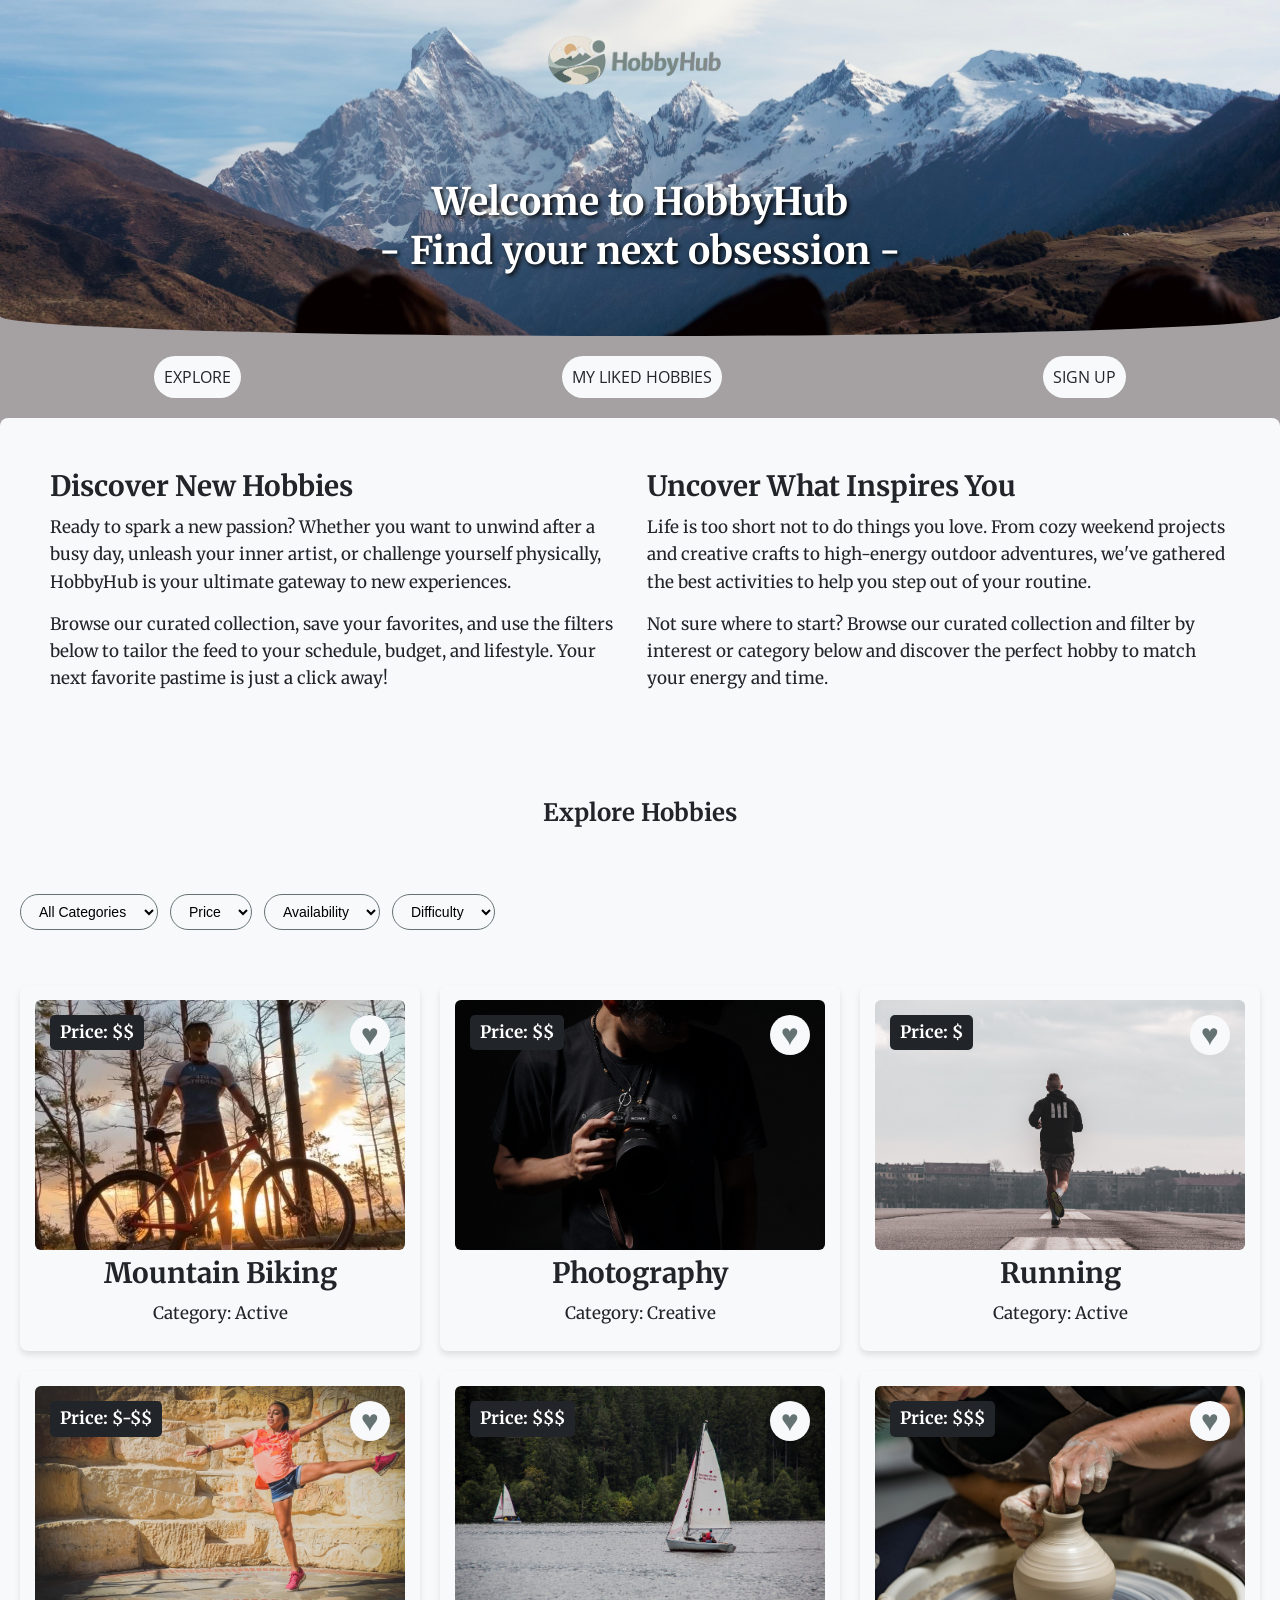
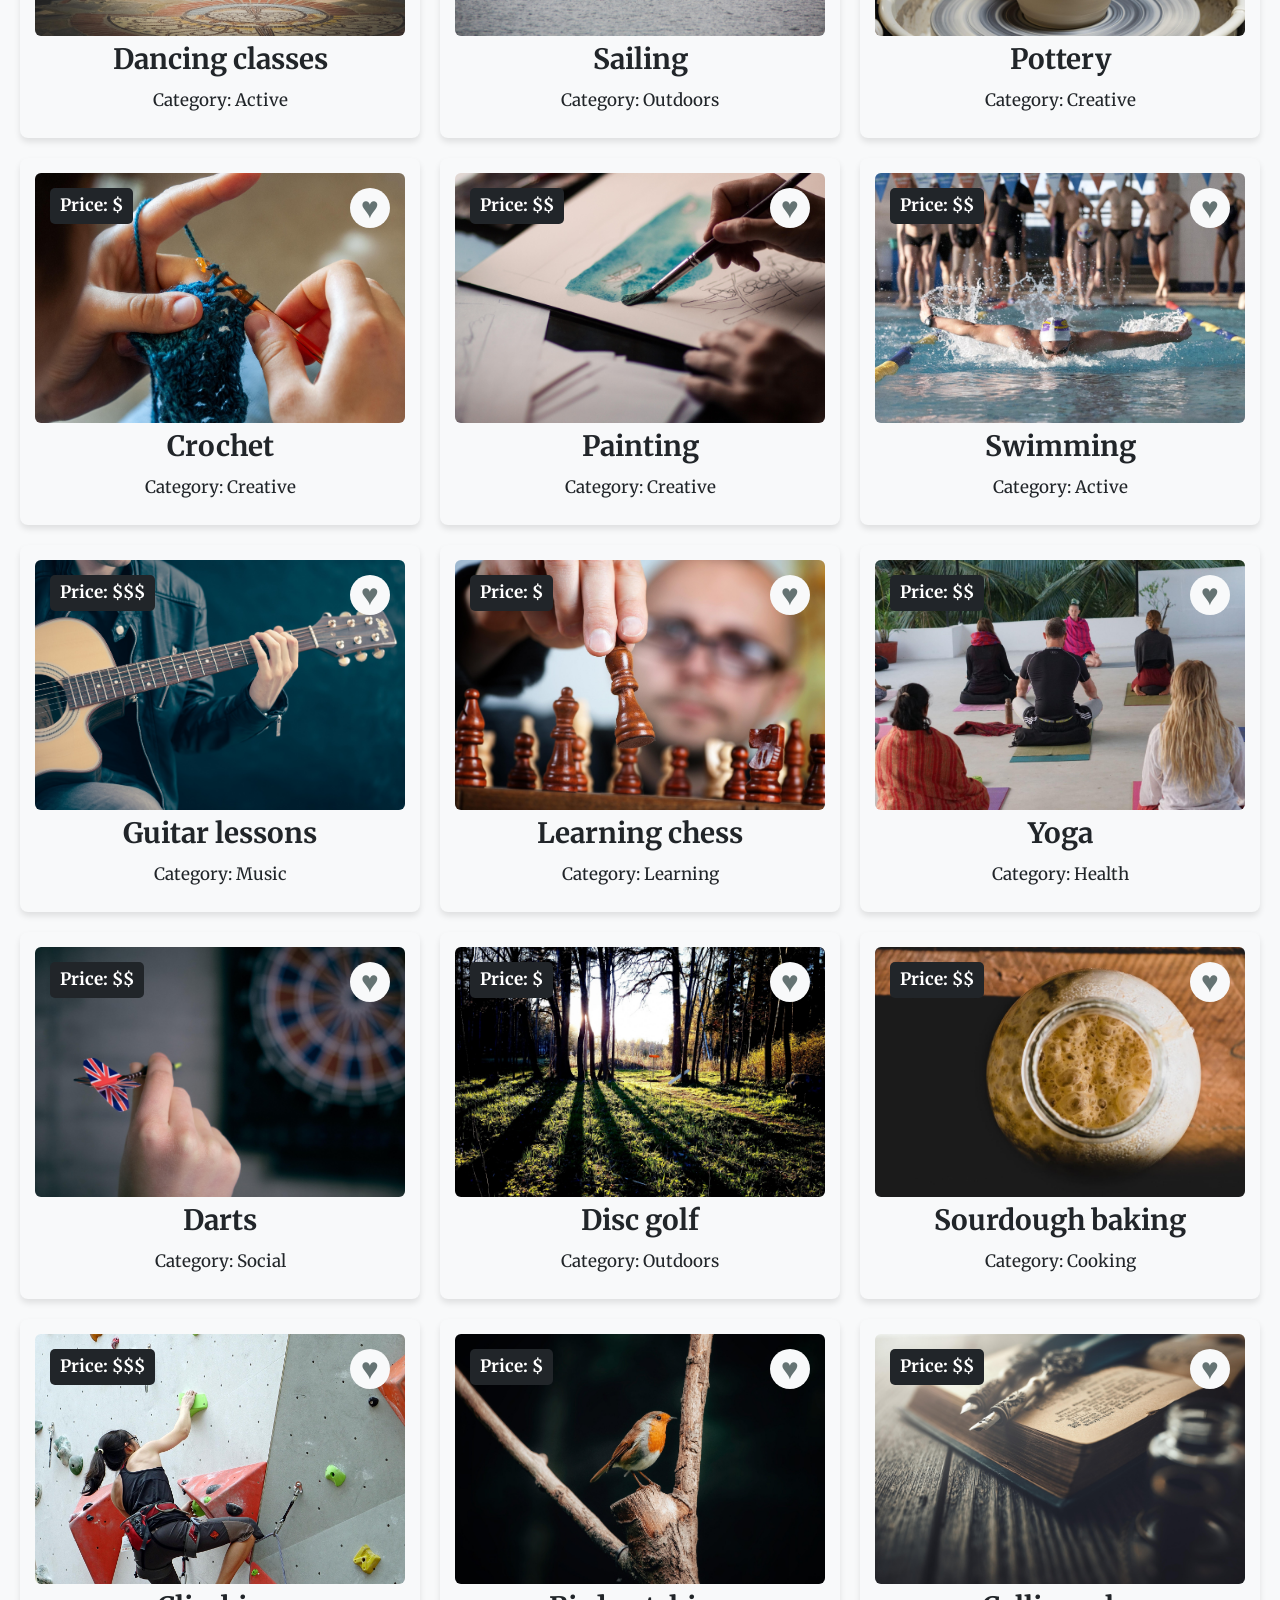
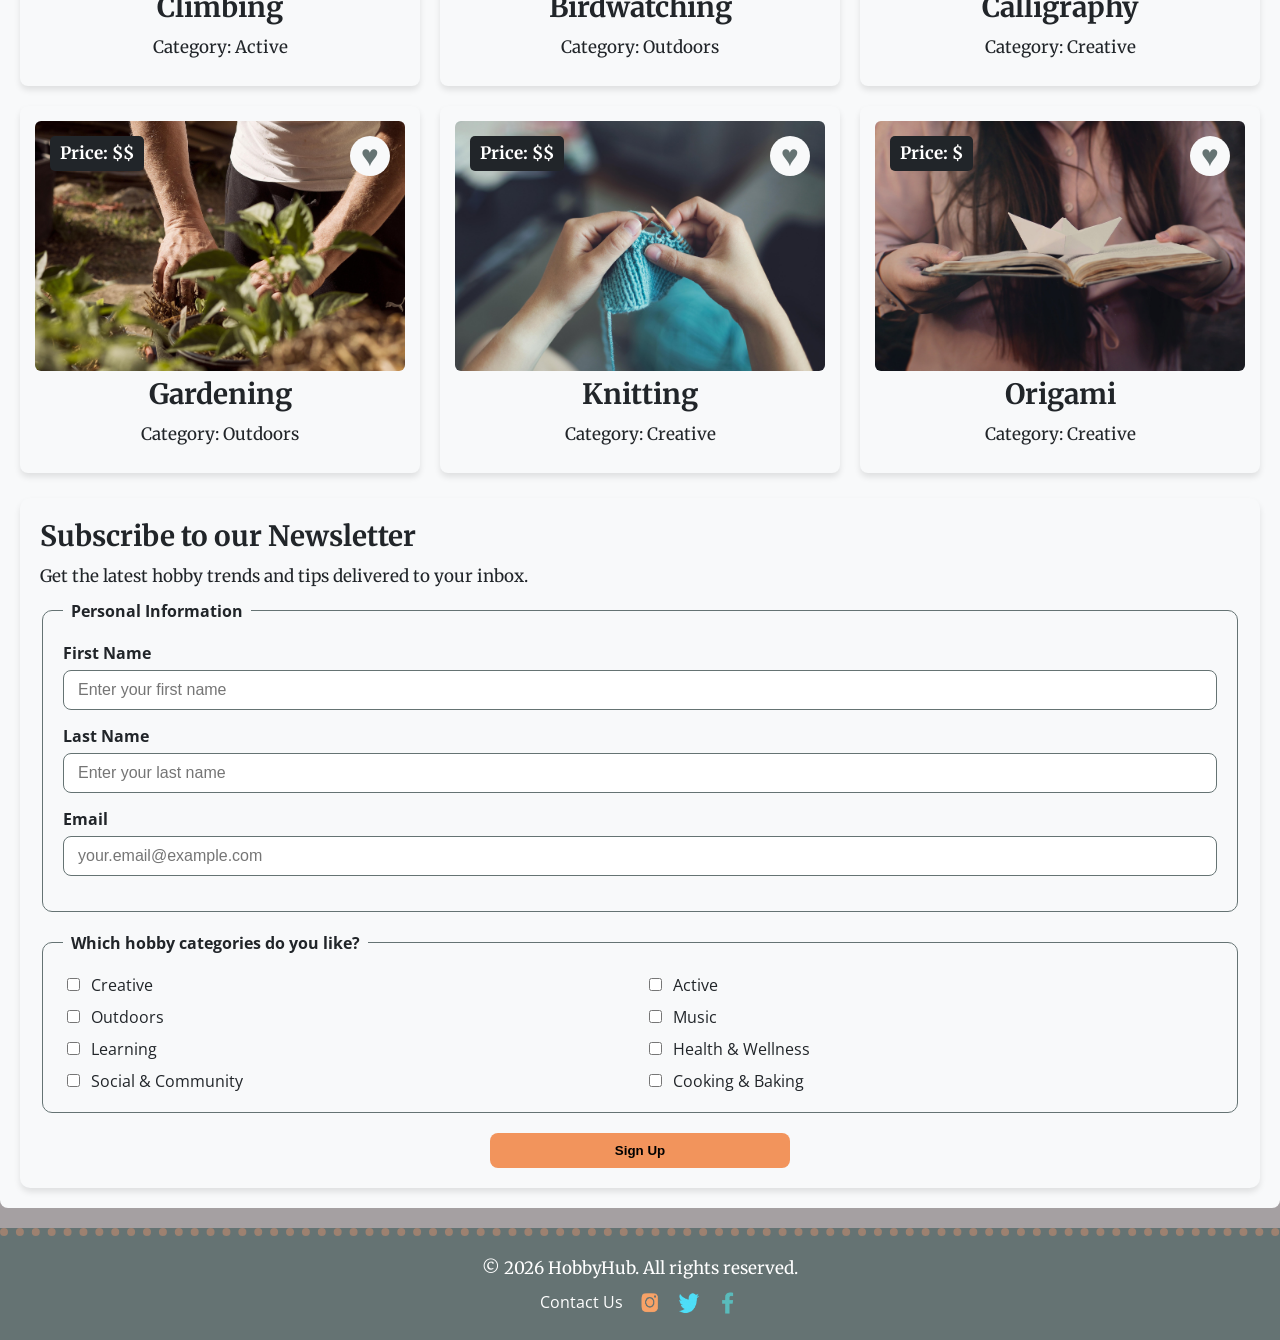
==== commit e85d8194: "feat: add category filter functionality and enhance layout for hobby selection" ====
--- a/html/index.html
+++ b/html/index.html
@@ -58,13 +58,20 @@
           </div>
         </section>
 
+        <h2 id="explore-hobbies">Explore Hobbies</h2>
+
         <!-- Filter / Sortering -->
         <div class="filters" aria-label="Filter hobbies">
           <select id="filter-category" name="category">
-            <option value="">Category</option>
+            <option value="">All Categories</option>
             <option value="creative">Creative</option>
-            <option value="outdoor">Outdoor</option>
-            
+            <option value="outdoor">Active</option>
+            <option value="music">Music</option>
+            <option value="learning">Outdoors</option>
+            <option value="health">Cooking</option>
+            <option value="social">Social</option>
+            <option value="cooking">Learning</option>
+            <option value="health">Health</option>
           </select>
 
           <select id="filter-price" name="price">
@@ -80,7 +87,6 @@
           </select>
         </div>
 
-        <h2 id="explore-hobbies">Explore Hobbies</h2>
 
         <section class="hobby-section" id="hobby-section">
           <!-- managed with grid in CSS -->
--- a/css/style.css
+++ b/css/style.css
@@ -32,6 +32,12 @@
   line-height: 130%;
   color: var(--text-light);
   text-shadow: 2px 2px 4px rgba(0, 0, 0, 1.4);
+}
+
+h2 {
+  font-size: 20px;
+  line-height: 130%;
+  color: var(--text-dark);
 }
 
 #explore-hobbies {
@@ -79,7 +85,8 @@
     "navigation"
     "main-content"
     "footer";
-  grid-gap: 25px;
+  grid-gap: 20px;
+  max-width: auto;
   margin: 0 auto;
 }
 
@@ -154,6 +161,8 @@
 
 .filters {
   display: flex;
+  flex-direction: column;
+  max-width: 200px;
   gap: 12px;
   margin: 20px 0 30px 0;
 }
@@ -341,6 +350,11 @@
     gap: 30px;
   }
 
+    .filters {
+    flex-direction: row; /* Change filters to row layout on desktop */
+    justify-content: space-around;
+  }
+
   .hobby-section {
     grid-template-columns: repeat(2, 1fr); /* Tablet: 2 kolumner, repeat() istället för att upprepa 1fr manuellt*/
   }
@@ -376,6 +390,11 @@
     gap: 30px;
   }
 
+  .filters {
+    flex-direction: row; /* Change filters to row layout on desktop */
+    justify-content: space-around;
+  }
+
   .like-btn {
     width: 50px;
     height: 50px;
--- a/css/hobby-card.css
+++ b/css/hobby-card.css
@@ -37,11 +37,11 @@
 }
 
 .like-btn:hover {
-  transform: scale(1.2) rotate(5deg); /* Slightly enlarge the button and rotate on hover*/
+  transform: scale(1.2) rotate(5deg);
 }
 
 .like-btn.liked {
-  color: #e74c3c; /* Change color when liked, this will work when js is implemented */
+  color: #e74c3c;
 }
 
 .price {
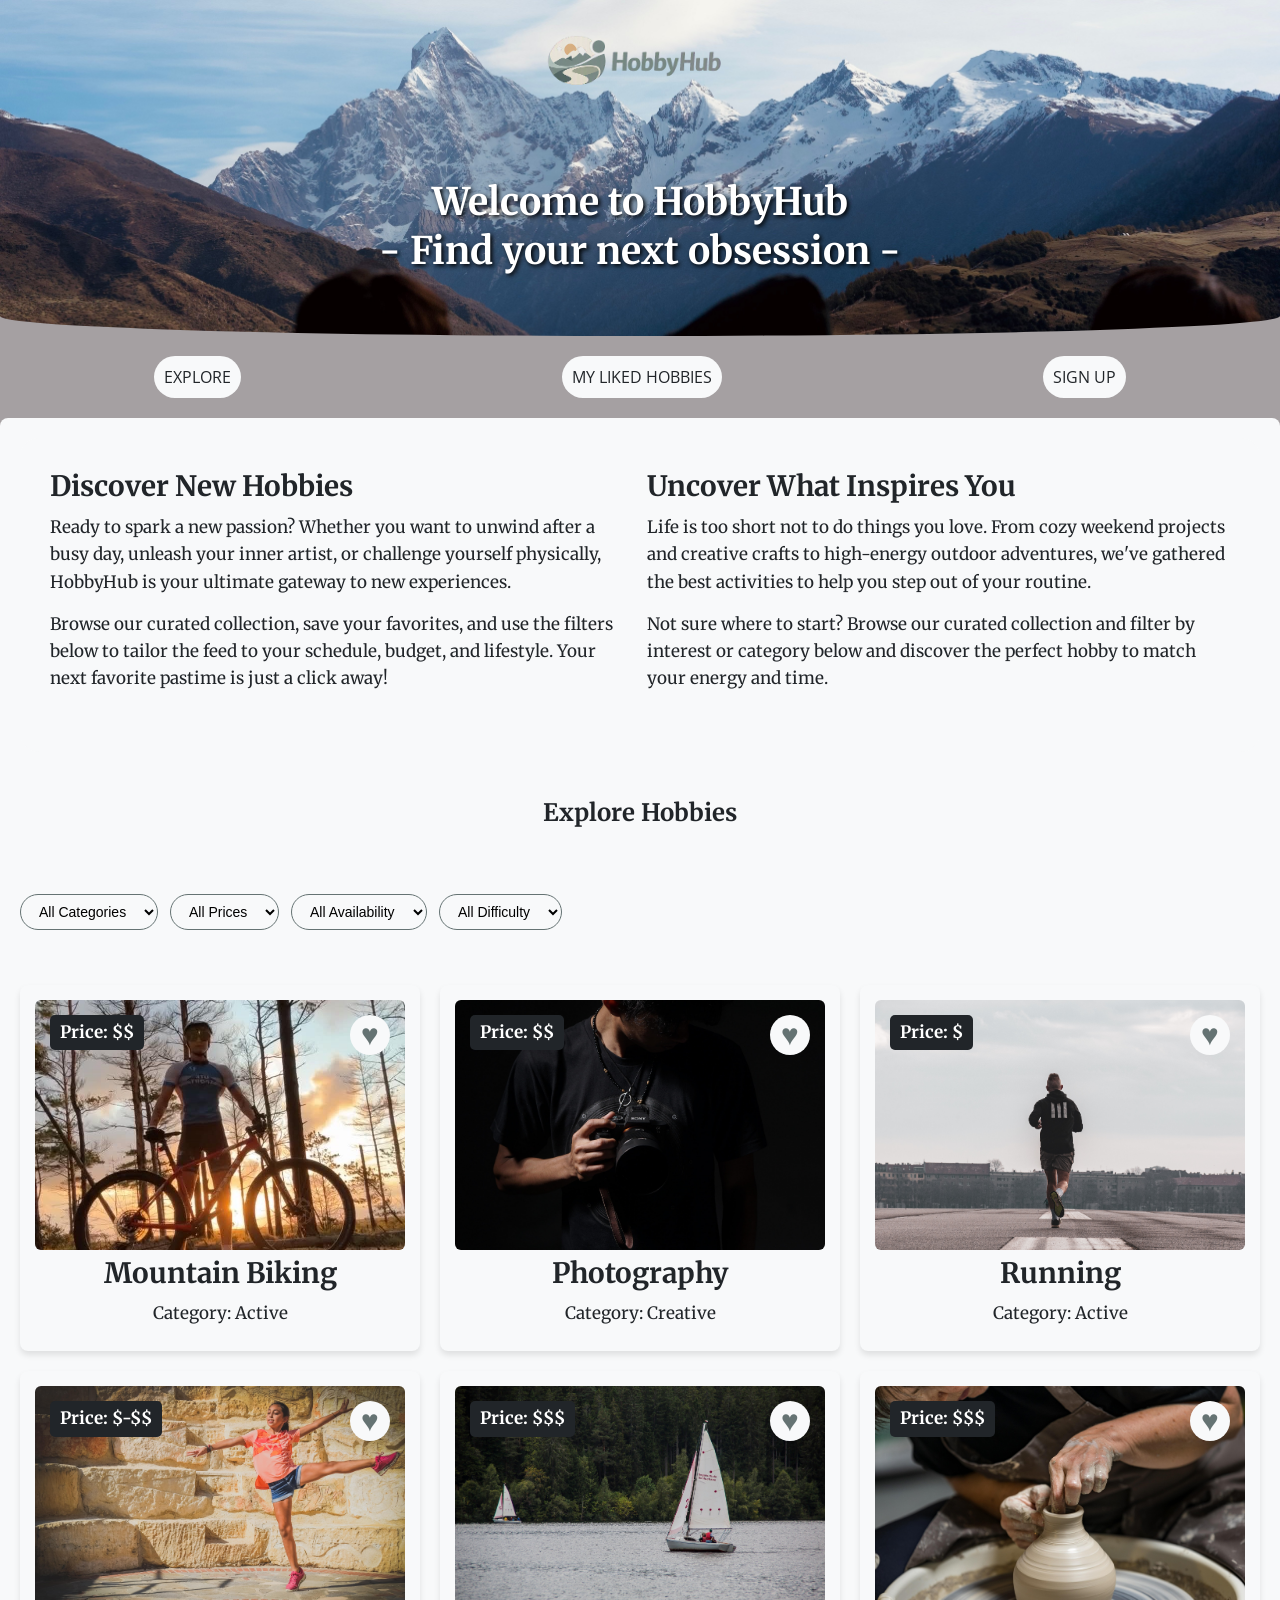
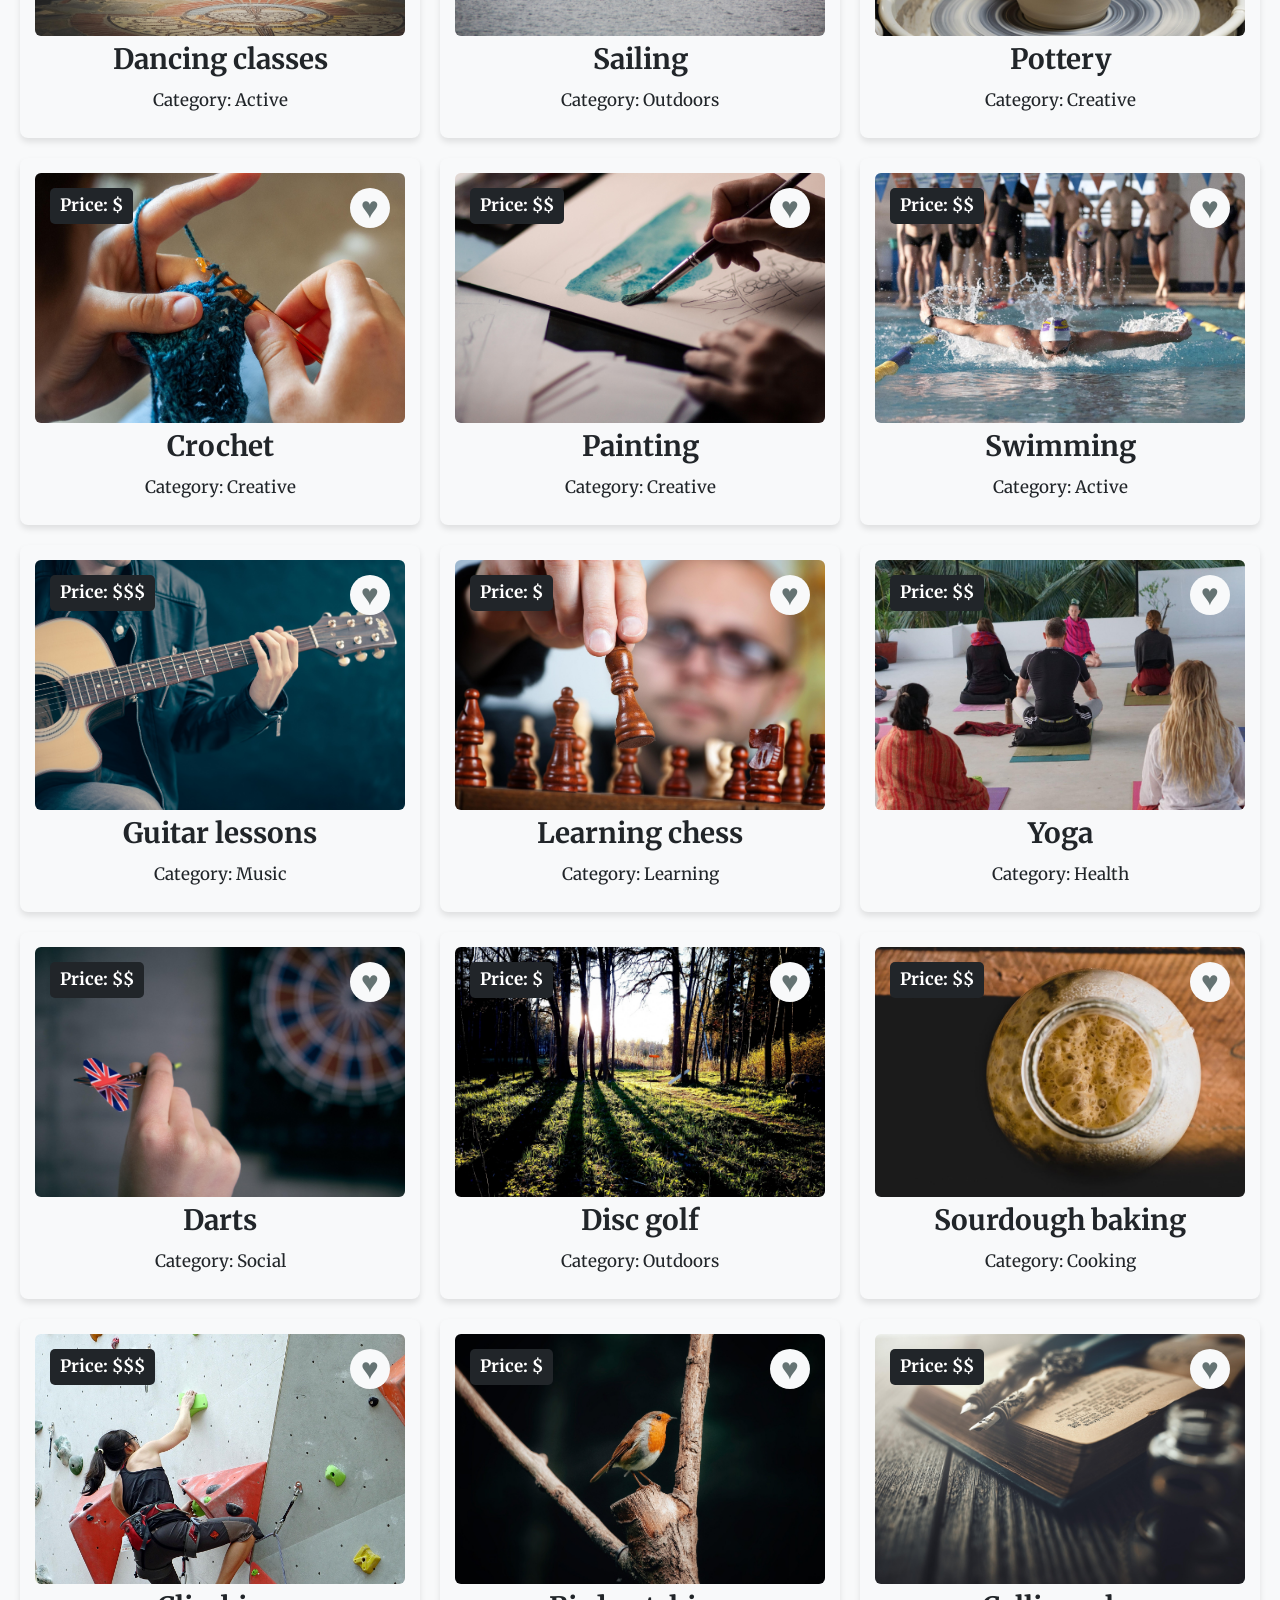
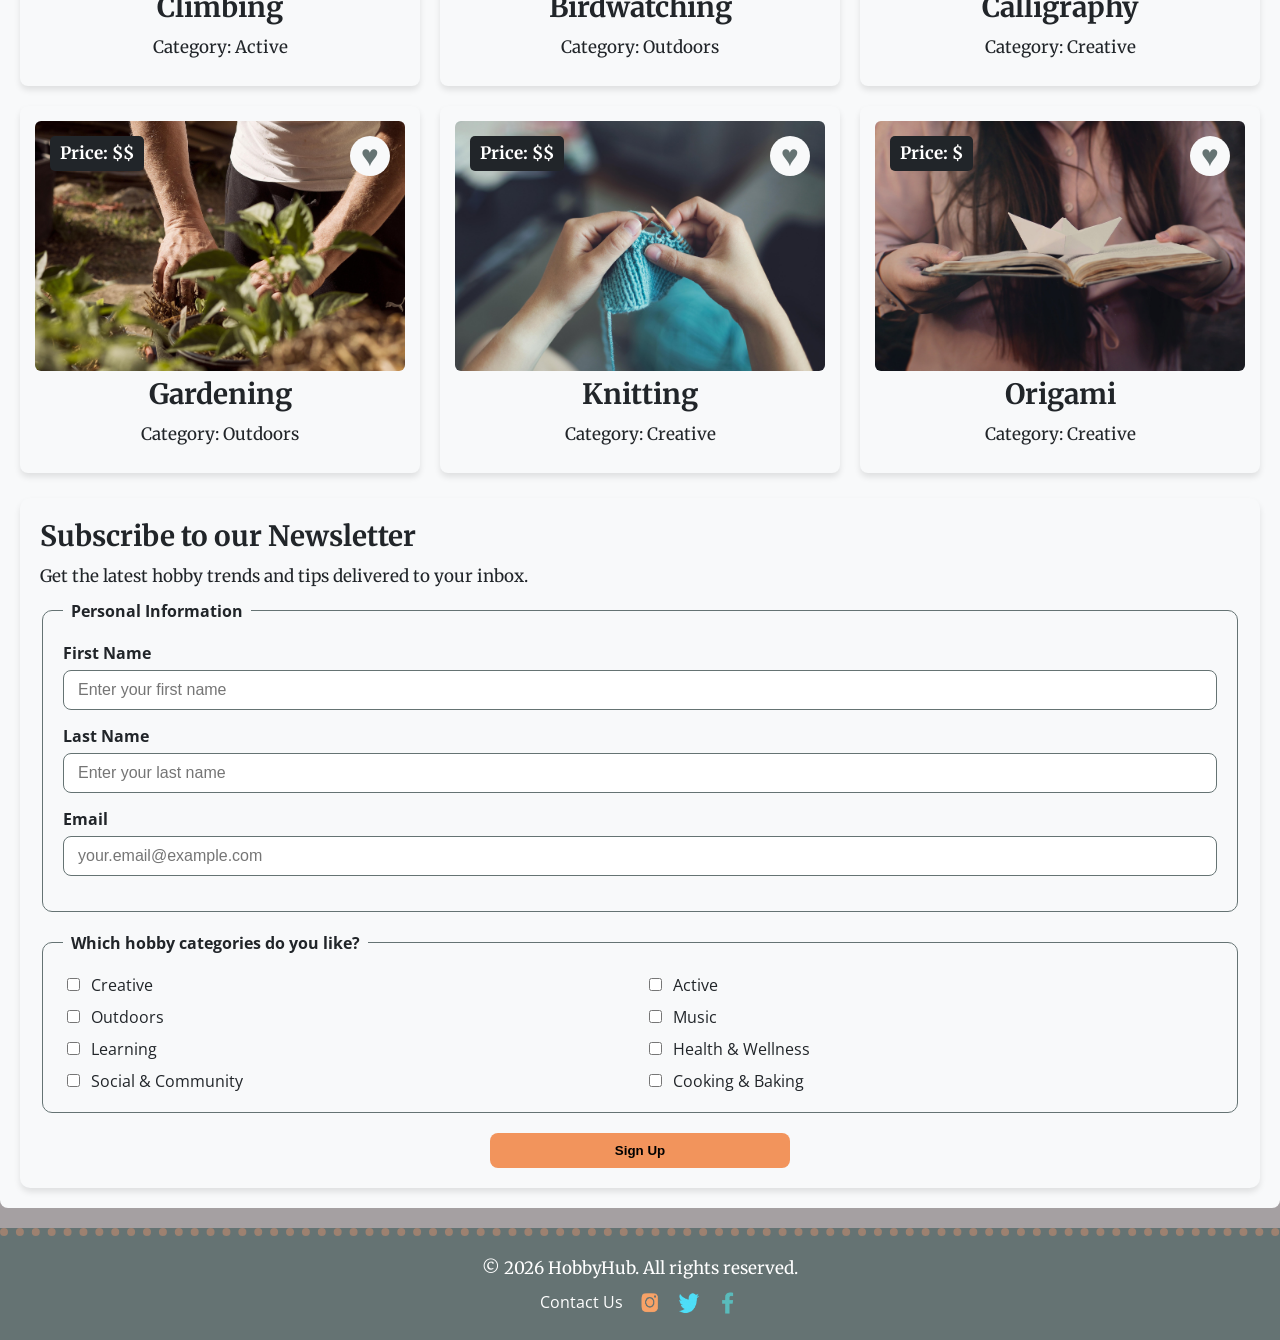
==== commit 91302170: "refactor: update filter options for category and price in index.html and improve localStorage handli" ====
--- a/html/index.html
+++ b/html/index.html
@@ -65,25 +65,24 @@
           <select id="filter-category" name="category">
             <option value="">All Categories</option>
             <option value="creative">Creative</option>
-            <option value="outdoor">Active</option>
+            <option value="active">Active</option>
             <option value="music">Music</option>
-            <option value="learning">Outdoors</option>
-            <option value="health">Cooking</option>
+            <option value="learning">Learning</option>
+            <option value="health">Health</option>
             <option value="social">Social</option>
-            <option value="cooking">Learning</option>
-            <option value="health">Health</option>
+            <option value="cooking">Cooking</option>
           </select>
 
           <select id="filter-price" name="price">
-            <option value="">Price</option>
+            <option value="">All Prices</option>
           </select>
 
           <select id="filter-availability" name="availability">
-            <option value="">Availability</option>
+            <option value="">All Availability</option>
           </select>
 
           <select id="filter-difficulty" name="difficulty">
-            <option value="">Difficulty</option>
+            <option value="">All Difficulty</option>
           </select>
         </div>
 
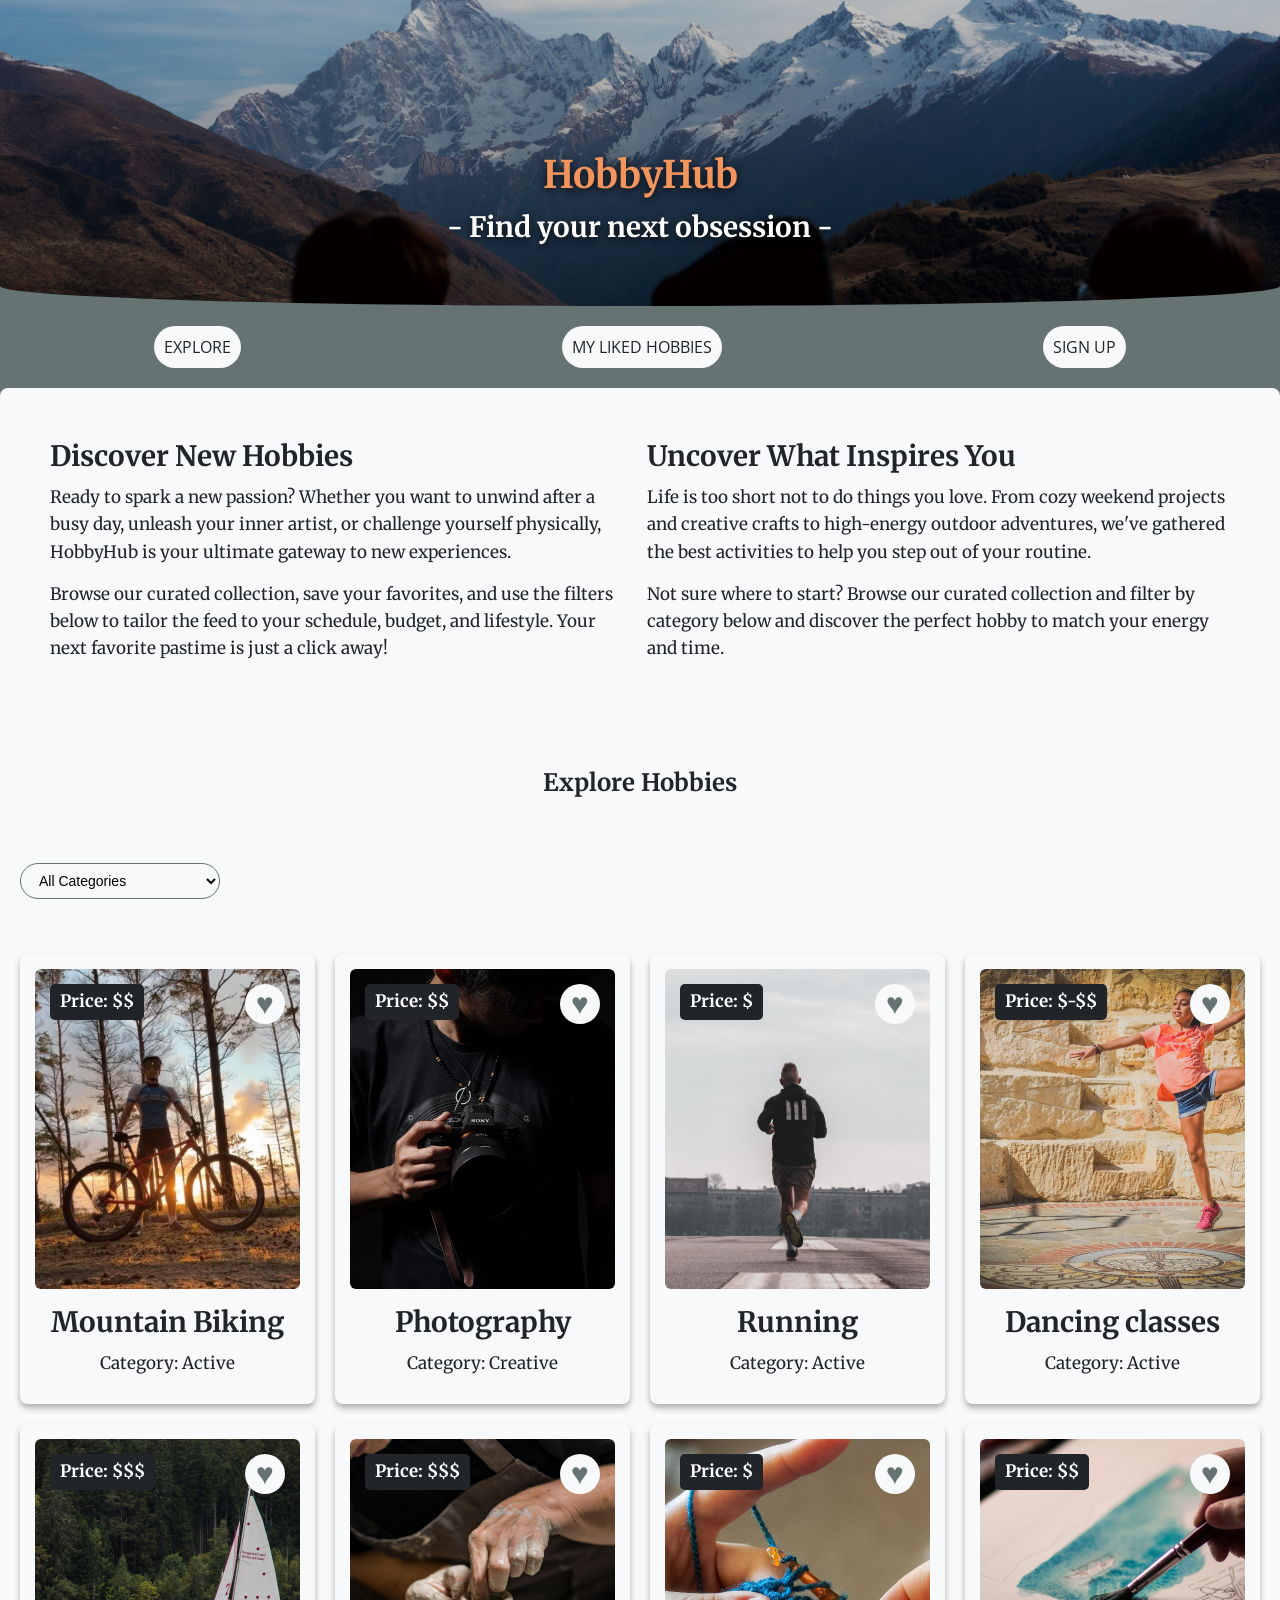
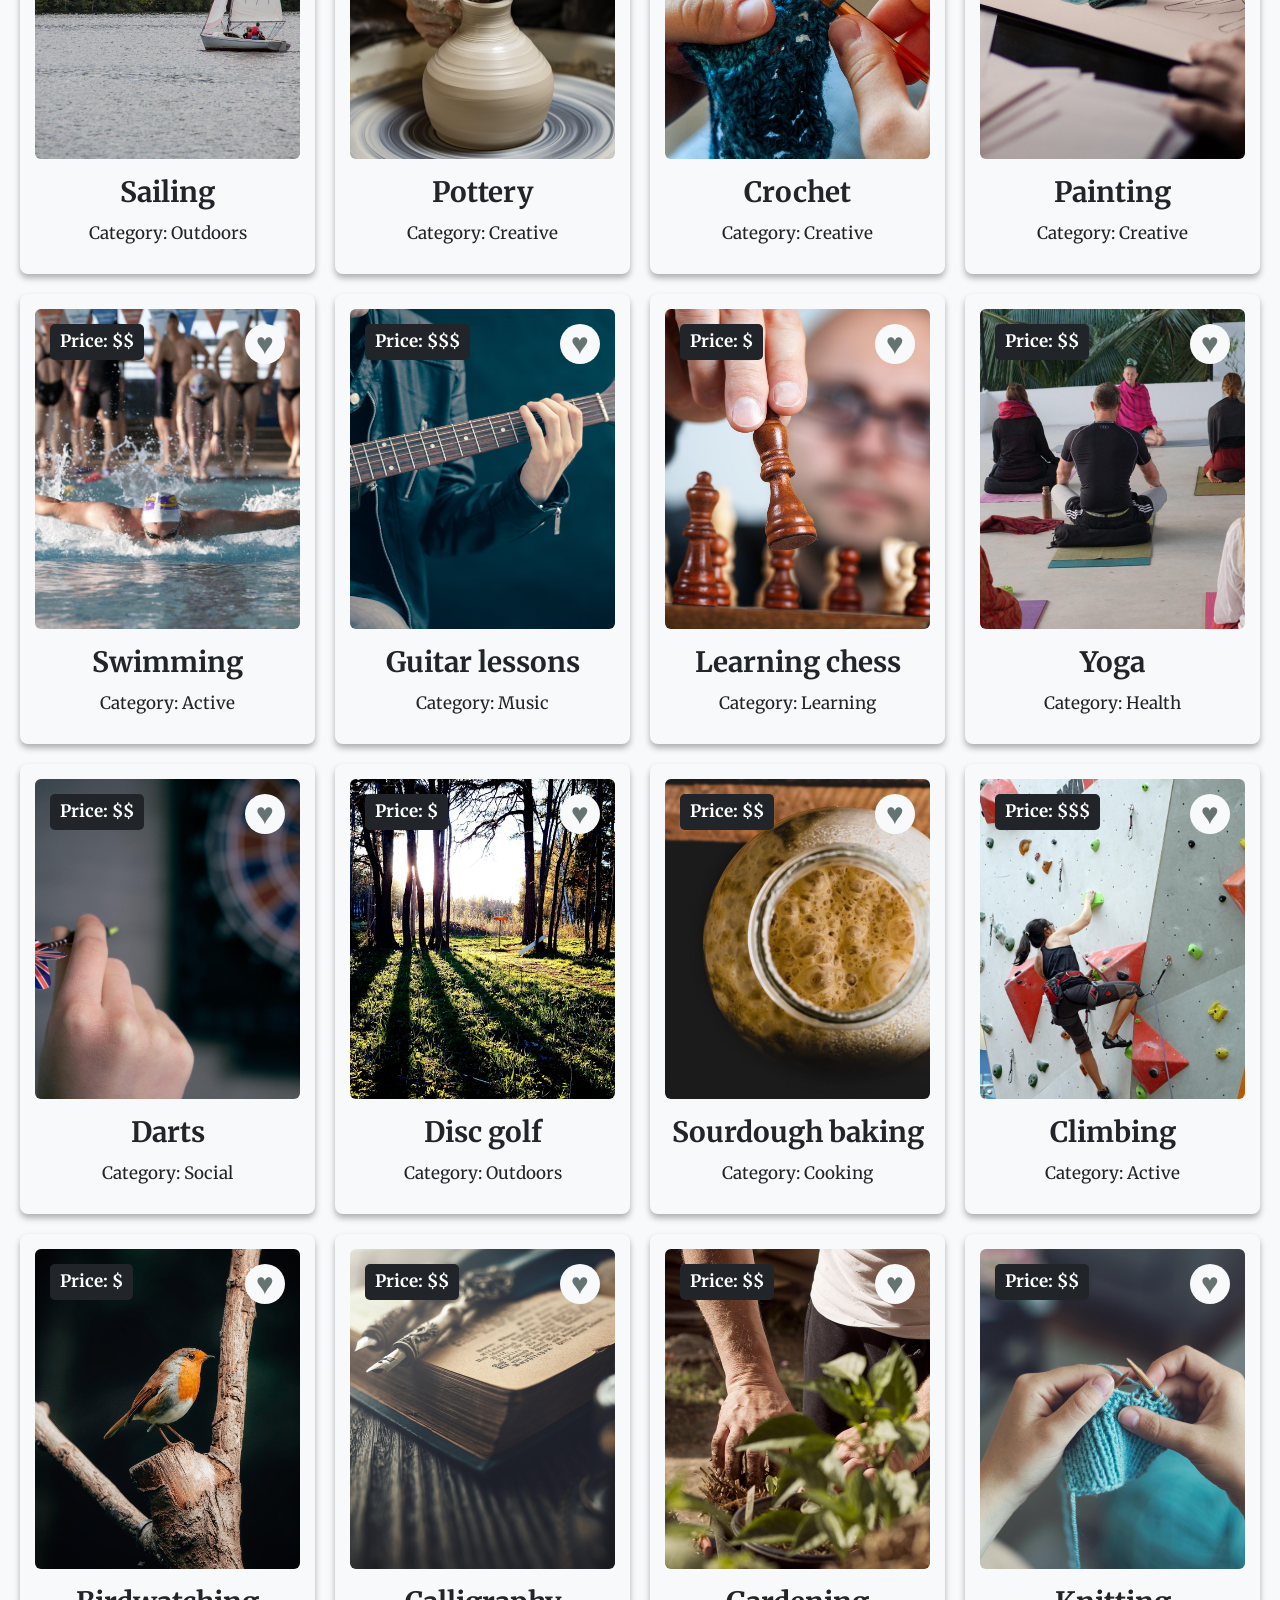
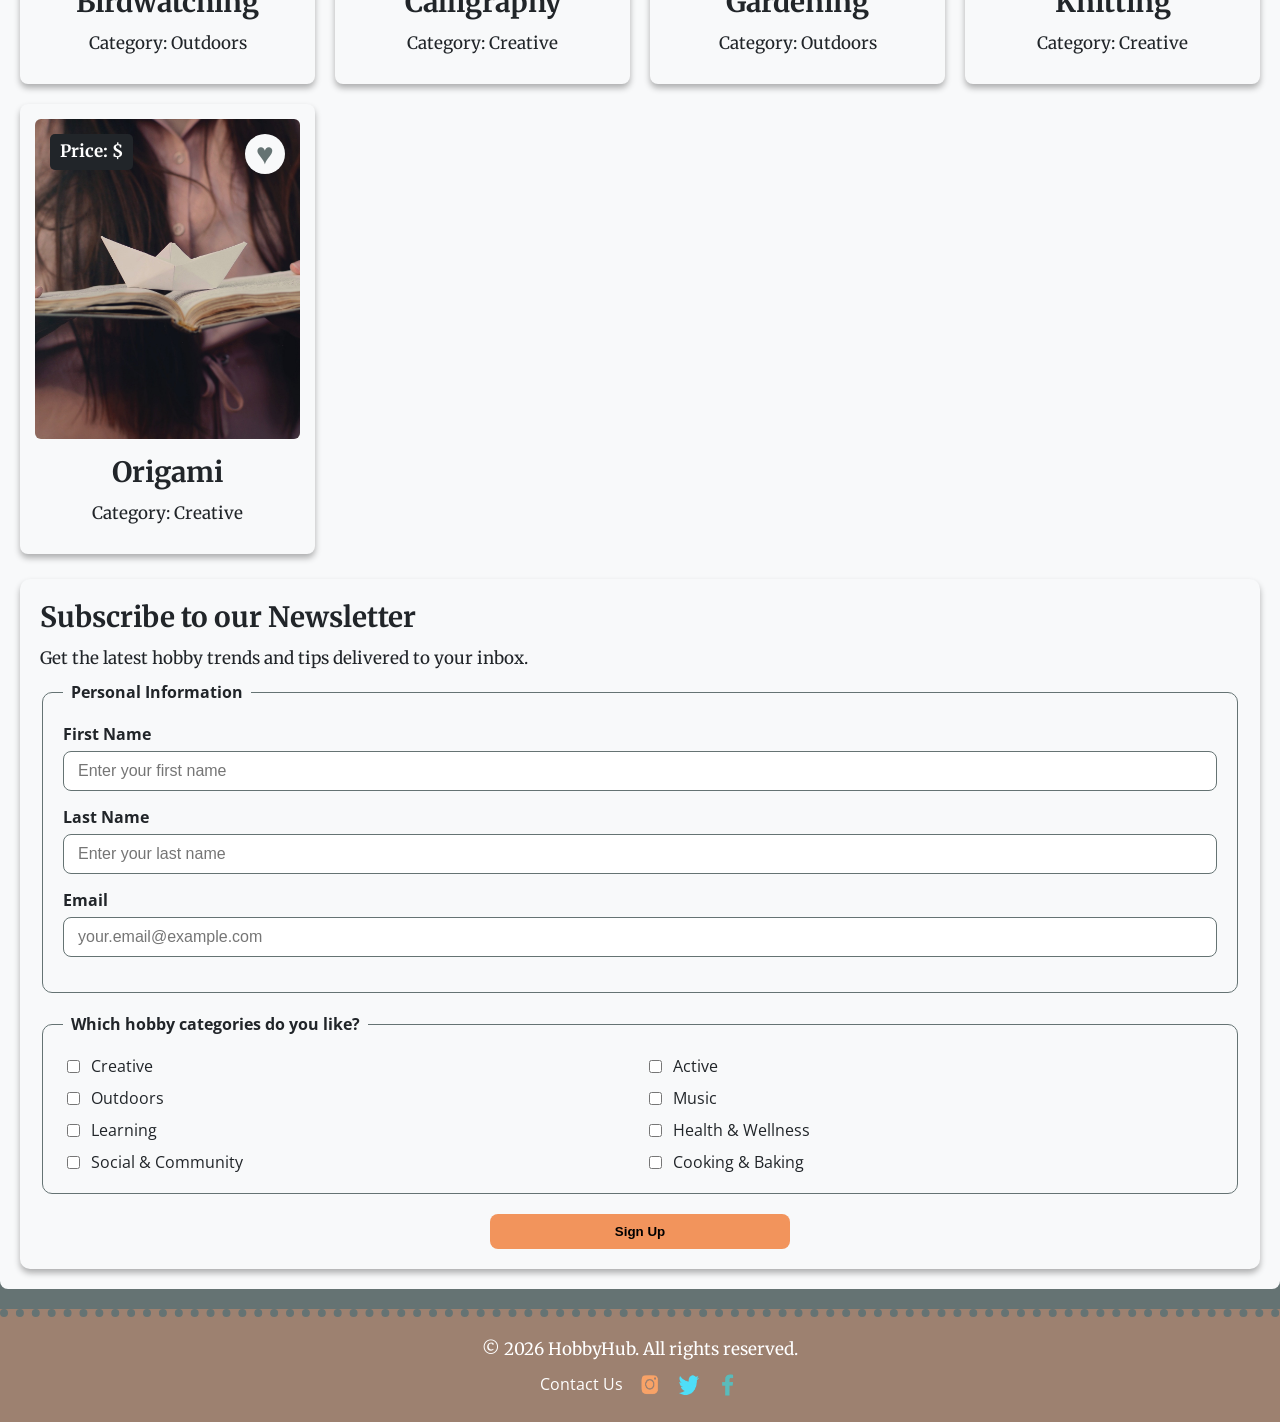
==== commit 0320d593: "refactor: enhance styling for hobby cards and update layout in CSS; improve error handling in script" ====
--- a/html/index.html
+++ b/html/index.html
@@ -11,11 +11,13 @@
     <div class="grid-container">
       <!-- Header with logo and welcome message -->
       <header>
-        <img id="logo" src="/img/logga2.png" alt="HobbyHub Logo" class="logo" />
+        
         <h1>
-          Welcome to HobbyHub <br />
+          HobbyHub
+        </h1>
+        <h2 id="subheading">
           - Find your next obsession -
-        </h1>
+        </h2>
       </header>
 
       <!-- Navigation bar -->
@@ -52,7 +54,7 @@
             </p>
             <p>
               Not sure where to start? Browse our curated collection and filter
-              by interest or category below and discover the perfect hobby to
+              by category below and discover the perfect hobby to
               match your energy and time.
             </p>
           </div>
@@ -71,18 +73,6 @@
             <option value="health">Health</option>
             <option value="social">Social</option>
             <option value="cooking">Cooking</option>
-          </select>
-
-          <select id="filter-price" name="price">
-            <option value="">All Prices</option>
-          </select>
-
-          <select id="filter-availability" name="availability">
-            <option value="">All Availability</option>
-          </select>
-
-          <select id="filter-difficulty" name="difficulty">
-            <option value="">All Difficulty</option>
           </select>
         </div>
 
--- a/css/style.css
+++ b/css/style.css
@@ -16,23 +16,27 @@
 
 /* Mobile first, base styles */
 body {
-  background-color: var(--bg-medium);
+  background-color: var(--dark-slate);
   color: var(--text-dark);
   margin: 0;
-  font-family: "Open Sans", sans-serif; /*If font is available, otherwise use sans-serif */
-}
-
-h1, h2, h3, p {
-  font-family: "Merriweather", serif; /* All selected text elements use this font */
+  font-family:
+    "Open Sans", sans-serif; /*If font is available, otherwise use sans-serif */
+}
+
+h1,
+h2,
+h3,
+p {
+  font-family:
+    "Merriweather", serif; /* All selected text elements use this font */
   margin: 0 0 10px 0;
 }
 
 h1 {
   font-size: 26px;
   line-height: 130%;
-  color: var(--text-light);
-  text-shadow: 2px 2px 4px rgba(0, 0, 0, 1.4);
-}
+  color: var(--orange);
+text-shadow: 0 3px 8px rgba(0, 0, 0, 0.8);}
 
 h2 {
   font-size: 20px;
@@ -40,6 +44,13 @@
   color: var(--text-dark);
 }
 
+#subheading {
+  font-size: 20px;
+  line-height: 130%;
+  color: var(--text-light);
+  text-shadow: 0 3px 8px rgba(0, 0, 0, 0.8);
+}
+
 #explore-hobbies {
   text-align: center;
   margin: 20px 0;
@@ -72,7 +83,6 @@
 .empty-message a:hover {
   text-decoration: underline;
 }
-
 
 /* Grid layout for the entire page */
 .grid-container {
@@ -93,15 +103,24 @@
 header {
   grid-area: header;
   text-align: center;
-  background-image: url("/img/mountains.jpg");
+
+  /*Darken the background image for better text readability */
+  background:
+    linear-gradient(rgba(0, 0, 0, 0.2), rgba(0, 0, 0, 0.4)),
+    url("/img/mountains.jpg");
   background-size: cover;
-  padding: 30px 20px 50px 20px;
+  background-position: center 20%;
+  display: flex;
+  flex-direction: column;
+  align-items: center;
+  justify-content: center;
+  padding: 150px 20px 50px 20px;
   border-bottom-left-radius: 50% 20px;
   border-bottom-right-radius: 50% 20px;
 }
 
 #logo {
-max-width: 100%;
+  max-width: 100%;
   width: 320px;
   height: auto;
 }
@@ -148,7 +167,6 @@
   background-color: var(--bg-light);
   padding: 30px;
   border-radius: 20px;
-  
 }
 
 .intro p {
@@ -192,7 +210,7 @@
   background-color: var(--bg-light);
   padding: 20px;
   border-radius: 10px;
-  box-shadow: 0 4px 6px rgba(0, 0, 0, 0.1);
+  box-shadow: 0 4px 6px rgba(0, 0, 0, 0.3);
 }
 
 #newsletter-form {
@@ -242,7 +260,7 @@
 }
 
 #newsletter-button {
-background-color: var(--orange);
+  background-color: var(--orange);
   font-weight: bold;
   width: 300px;
   margin: 0 auto;
@@ -250,7 +268,6 @@
   border-radius: 8px;
   border: none;
   cursor: pointer;
-
 }
 
 #newsletter-button:hover {
@@ -264,9 +281,9 @@
   grid-area: footer;
   text-align: center;
   padding: 20px;
-  background-color: var(--dark-slate);
-  color: var(--text-light);
-  border-top: 8px dotted var(--taupe);
+  background-color: var(--taupe);
+  color: var(--text-light);
+  border-top: 8px dotted var(--dark-slate);
 }
 
 footer p {
@@ -307,7 +324,7 @@
   cursor: pointer;
   box-shadow: 0 4px 10px #0003;
   z-index: 1000;
-  
+
   opacity: 0;
   pointer-events: none; /* Gör att den inte går att klicka på när den är osynlig */
   transition: all 0.3s ease;
@@ -327,22 +344,25 @@
 
 /* TABLET (768px and up) */
 @media screen and (min-width: 768px) and (max-width: 1023px) {
-    h1{
-        font-size: 32px;
-    }
-    h2{
-        font-size: 24px;
-    }
-    p{
-        font-size: 16px;
-    }
-    a{
-        font-size:  15px;
-    }
-  
+  h1 {
+    font-size: 32px;
+  }
+  h2 {
+    font-size: 24px;
+  }
+  #subheading {
+    font-size: 24px;
+  }
+  p {
+    font-size: 16px;
+  }
+  a {
+    font-size: 15px;
+  }
+
   .main-nav {
     flex-direction: row;
-    justify-content: space-around;/* create space around items in nav-bar*/
+    justify-content: space-around; /* create space around items in nav-bar*/
   }
 
   .intro {
@@ -350,24 +370,20 @@
     gap: 30px;
   }
 
-    .filters {
-    flex-direction: row; /* Change filters to row layout on desktop */
-    justify-content: space-around;
-  }
-
   .hobby-section {
-    grid-template-columns: repeat(2, 1fr); /* Tablet: 2 kolumner, repeat() istället för att upprepa 1fr manuellt*/
-  }
-
-    .checkbox-group {
+    grid-template-columns: repeat(
+      2,
+      1fr
+    ); /* Tablet: 2 kolumner, repeat() istället för att upprepa 1fr manuellt*/
+  }
+
+  .checkbox-group {
     grid-template-columns: 1fr 1fr;
   }
-
 }
 
 /* DESKTOP (1024px and up) */
 @media screen and (min-width: 1024px) {
-
   h1 {
     font-size: 38px;
   }
@@ -376,11 +392,15 @@
     font-size: 28px;
   }
 
+  #subheading {
+    font-size: 28px;
+  }
+
   p {
     font-size: 17px;
   }
 
-.main-nav {
+  .main-nav {
     flex-direction: row;
     justify-content: space-around;
   }
@@ -390,22 +410,16 @@
     gap: 30px;
   }
 
-  .filters {
-    flex-direction: row; /* Change filters to row layout on desktop */
-    justify-content: space-around;
-  }
-
   .like-btn {
     width: 50px;
     height: 50px;
   }
 
   .hobby-section {
-    grid-template-columns: repeat(3, 1fr); /* Desktop: 3 columns */
-  }
-
-    .checkbox-group {
+    grid-template-columns: repeat(4, 1fr); /* Desktop: 4 columns */
+  }
+
+  .checkbox-group {
     grid-template-columns: 1fr 1fr;
   }
-  
-}
+}
--- a/css/hobby-card.css
+++ b/css/hobby-card.css
@@ -3,23 +3,34 @@
   border-radius: 8px;
   padding: 15px;
   text-align: center;
-  box-shadow: 0 4px 6px rgba(0, 0, 0, 0.1);
+  box-shadow: 0 4px 6px rgba(0, 0, 0, 0.3);
   position: relative;
+
+  display: flex;
+  flex-direction: column;
+  justify-content: space-between;
+  min-height: 420px;
 }
 .hobby-card-link { 
-  text-decoration: none; color: inherit; 
+  text-decoration: none; 
+  color: inherit; 
+
+  display: flex;
+  flex-direction: column;
+  height: 100%;
 }
 
 .hobby-card:hover {
   transform: scale(1.02);
-  box-shadow: 0 6px 12px rgba(0, 0, 0, 0.15);
+  box-shadow: 0 6px 12px rgba(0, 0, 0, 0.4);
 }
 
 .hobby-card img {
   width: 100%;
-  height: 250px;
+  height: 320px;
   object-fit: cover;
   border-radius: 6px;
+  margin-bottom: 15px;
 }
 
 .like-btn {
@@ -37,6 +48,7 @@
 }
 
 .like-btn:hover {
+  color: #e74c3c;
   transform: scale(1.2) rotate(5deg);
 }
 
@@ -53,4 +65,4 @@
   padding: 5px 10px;
   border-radius: 5px;
   font-weight: bold;
-}+}
